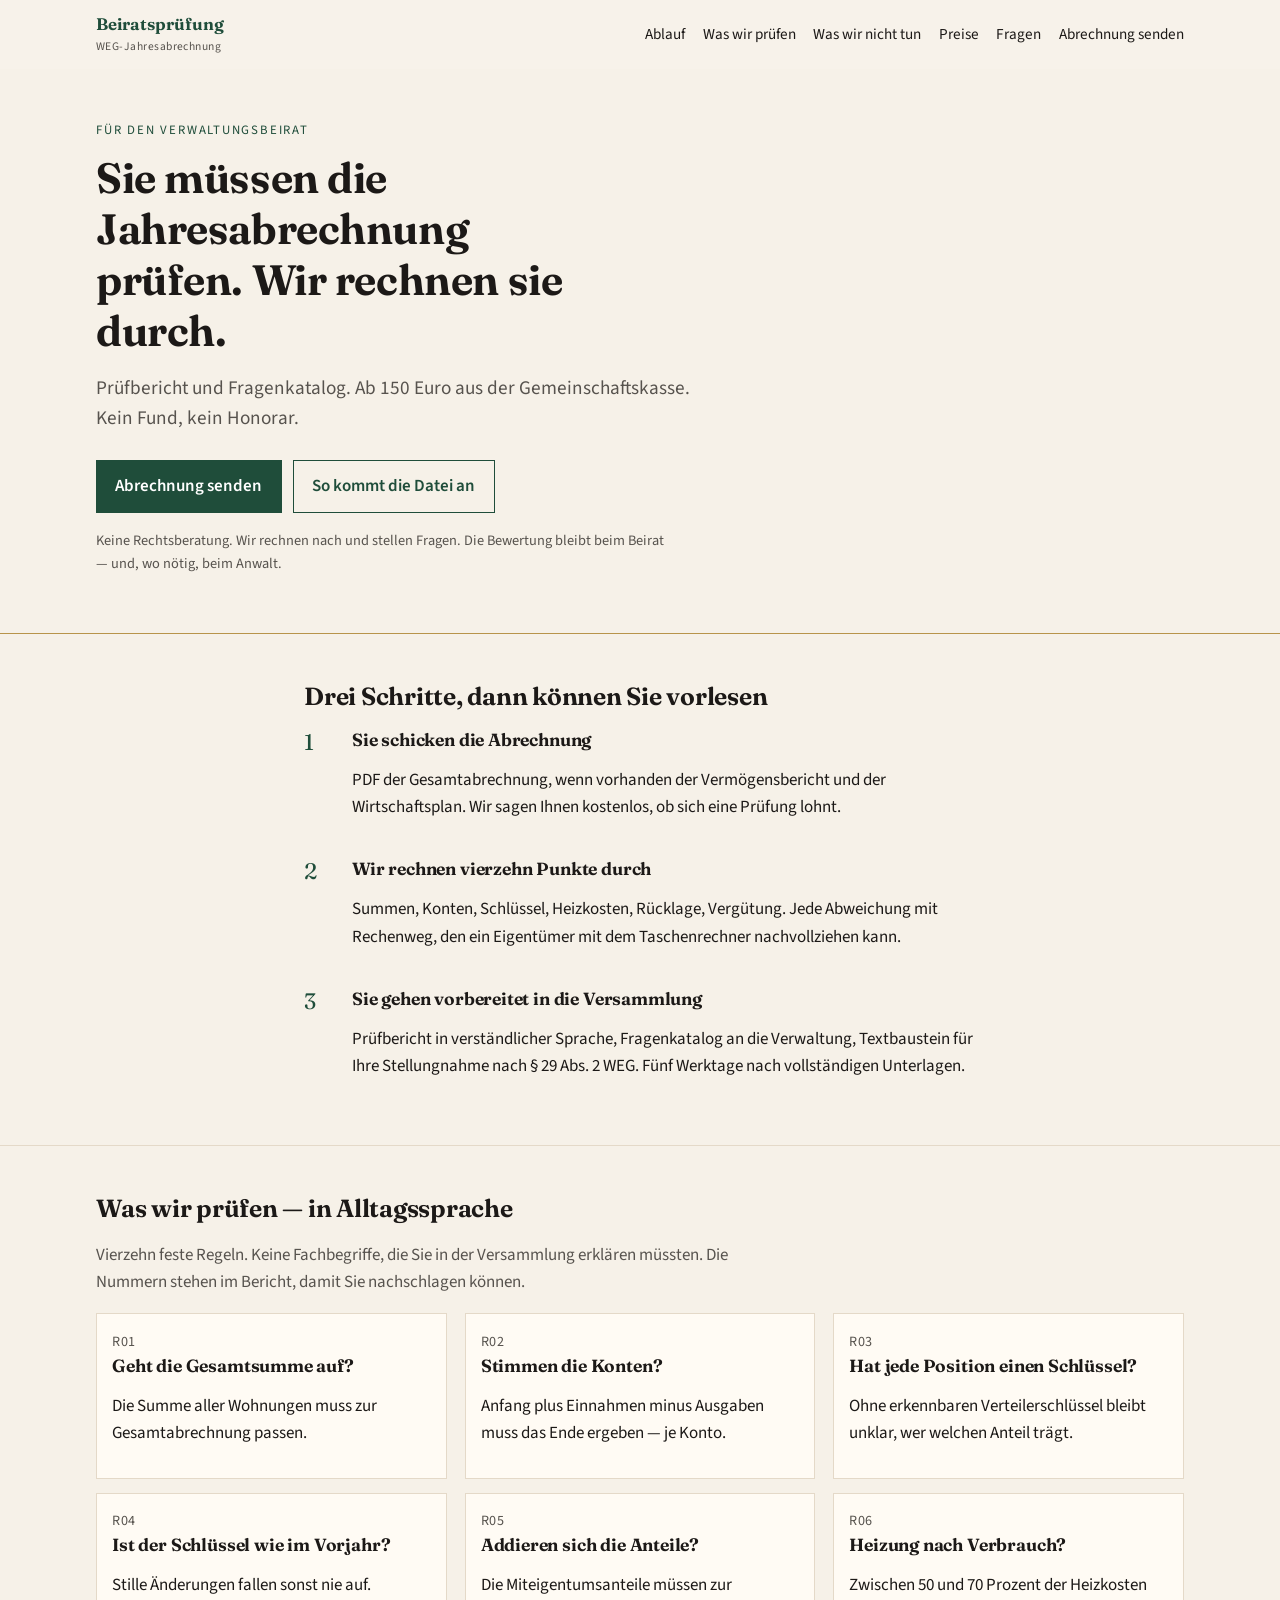
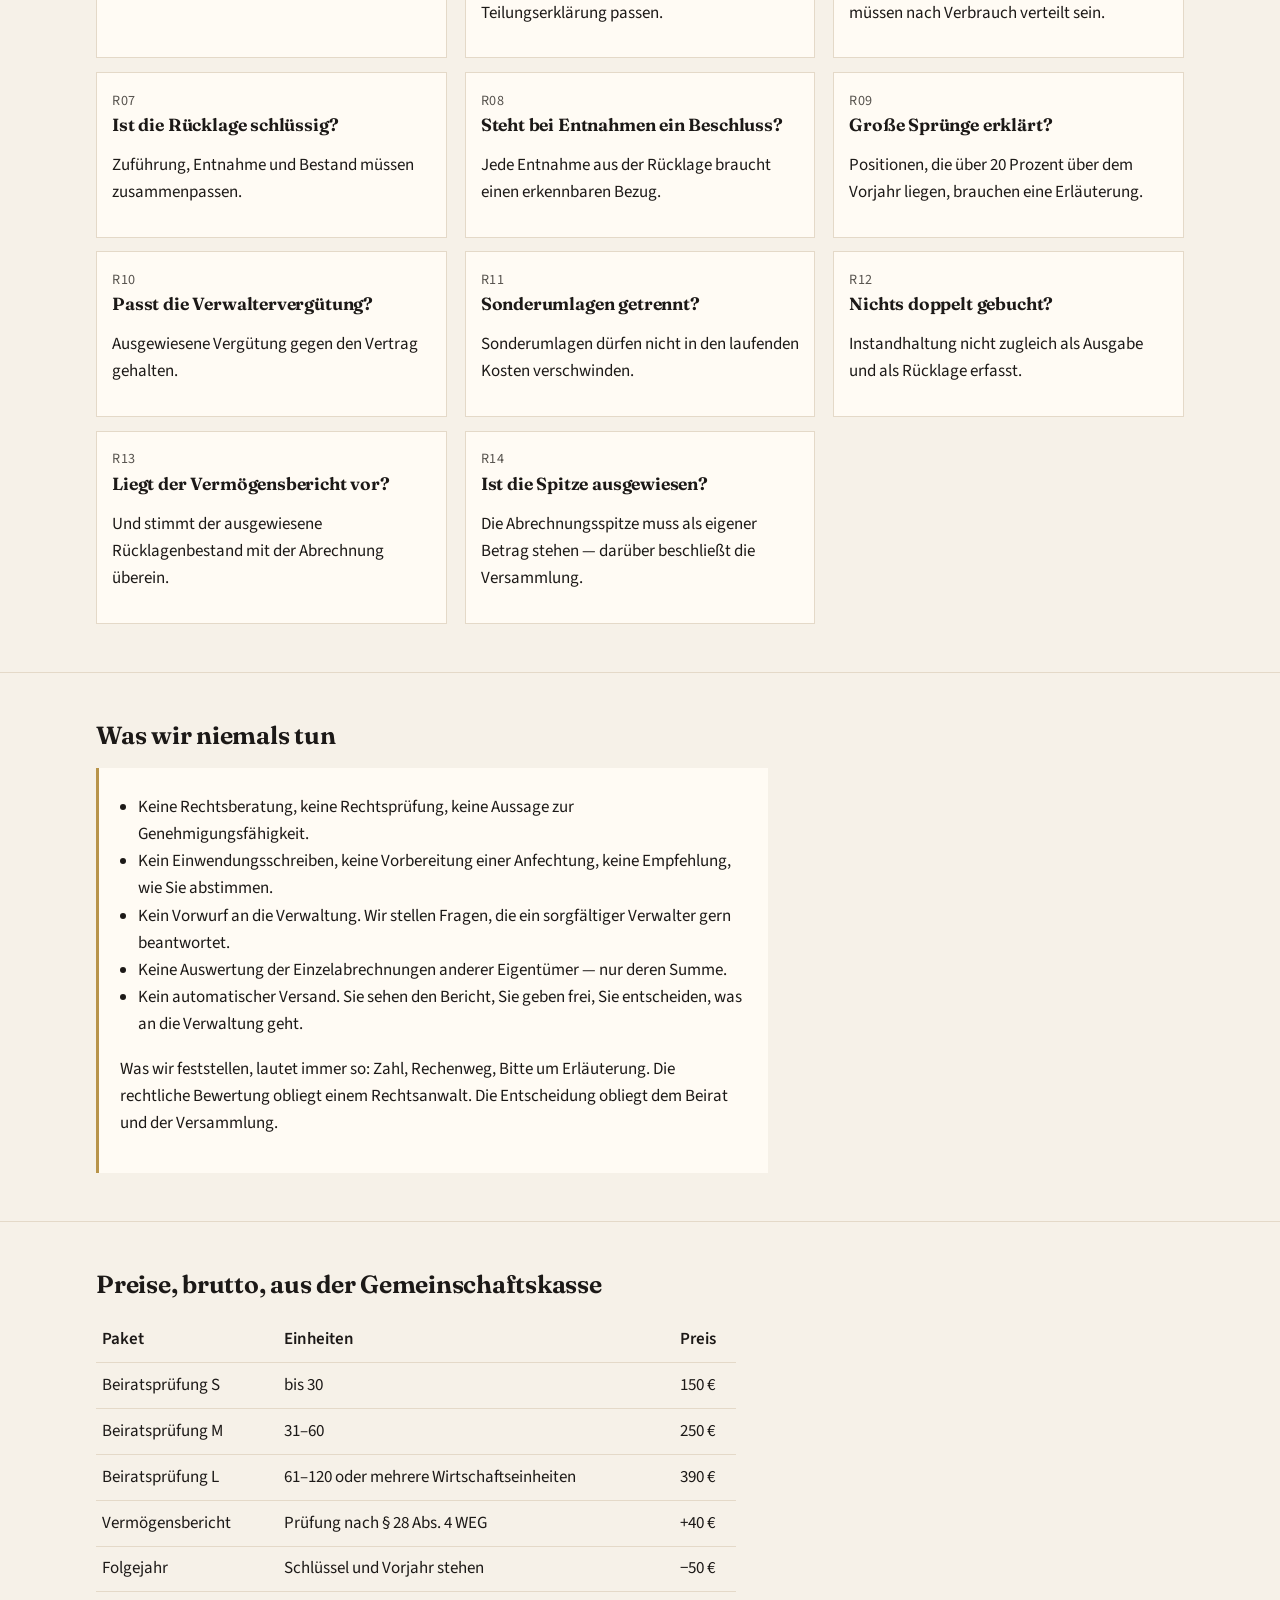
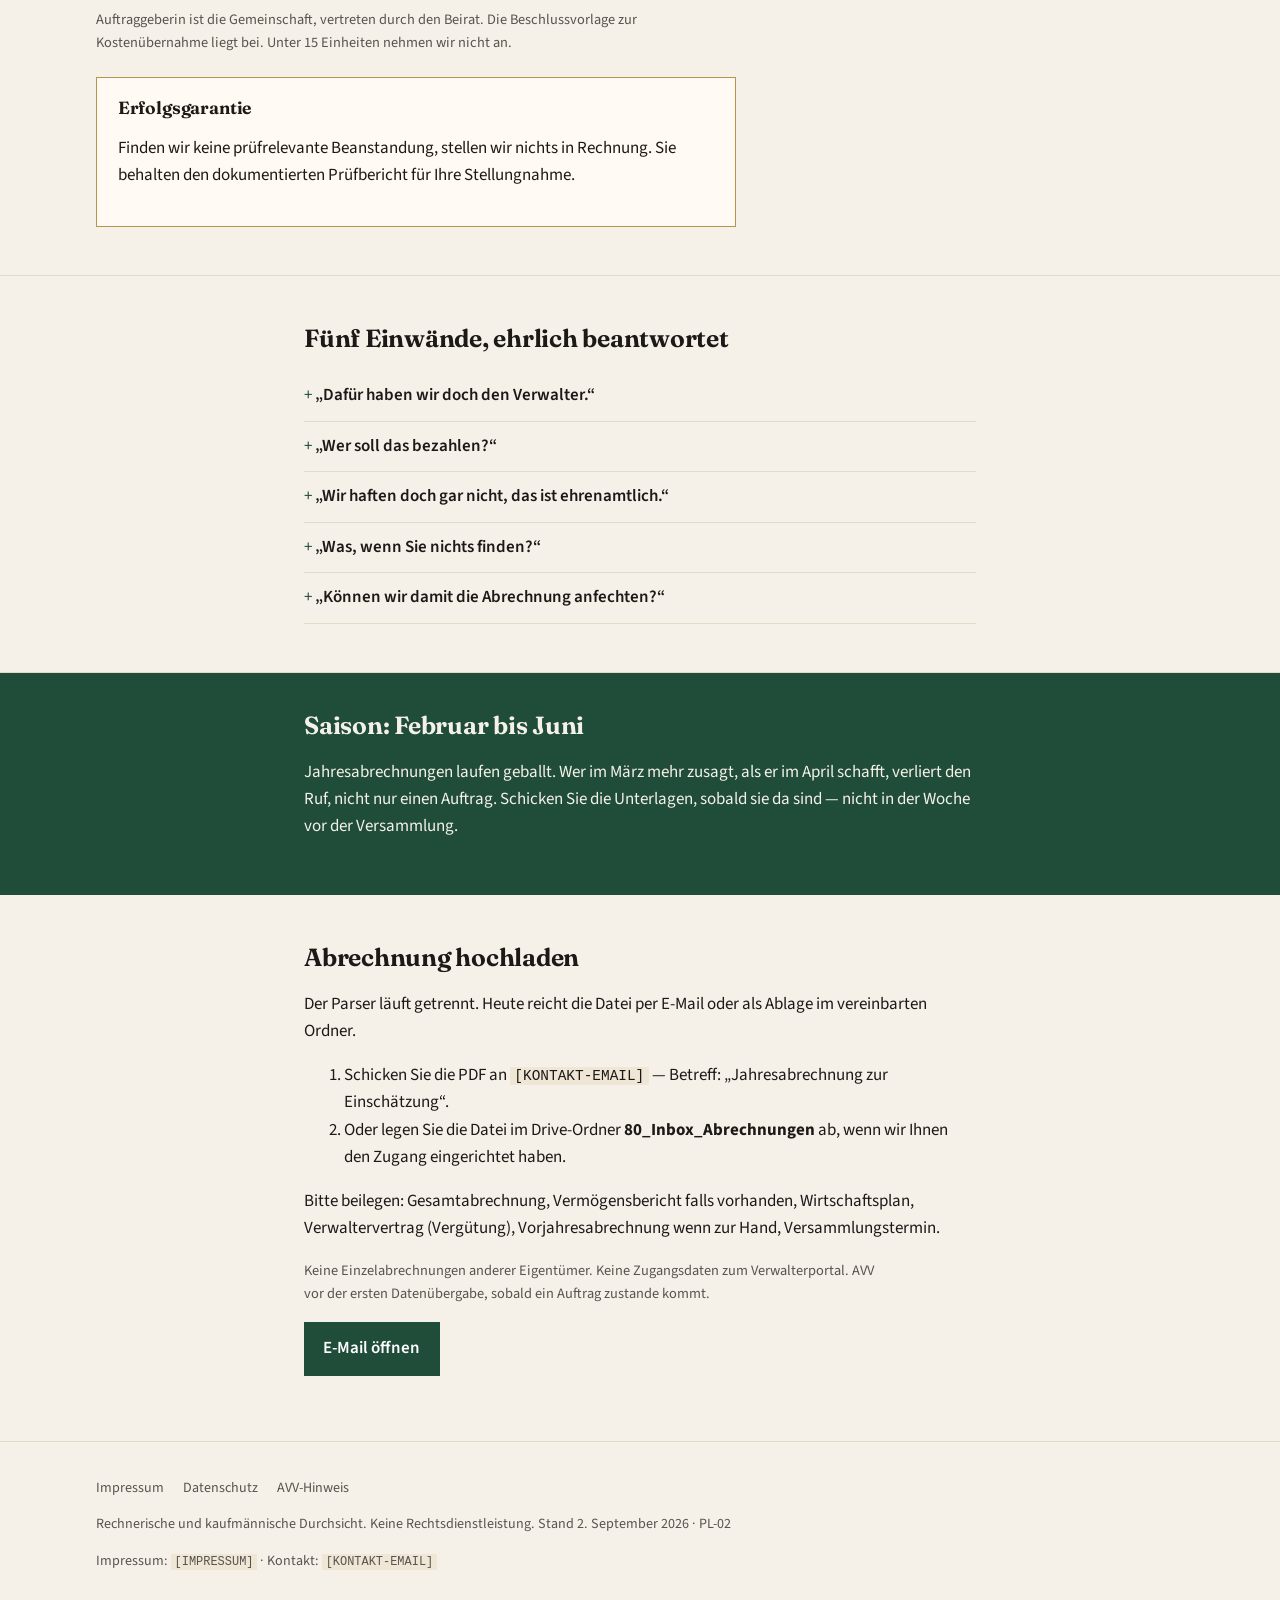
==== index.html @ 9581e108 "Erste öffentliche Landing Beiratsprüfung." ====
<!DOCTYPE html>
<html lang="de">
<head>
  <meta charset="utf-8">
  <meta name="viewport" content="width=device-width, initial-scale=1">
  <meta name="description" content="Rechnerische Prüfung der WEG-Jahresabrechnung für Verwaltungsbeiräte. Prüfbericht und Fragenkatalog. Ab 150 Euro aus der Gemeinschaftskasse. Kein Fund, kein Honorar.">
  <title>Beiratsprüfung der Jahresabrechnung — wir rechnen sie durch</title>
  <link rel="preconnect" href="https://fonts.googleapis.com">
  <link rel="preconnect" href="https://fonts.gstatic.com" crossorigin>
  <link href="https://fonts.googleapis.com/css2?family=Fraunces:opsz,wght@9..144,500;9..144,650&amp;family=Source+Sans+3:ital,wght@0,400;0,600;1,400&amp;display=swap" rel="stylesheet">
  <style>
    :root {
      --paper: #F6F1E8;
      --ink: #1C1917;
      --forest: #1F4D3A;
      --forest-hover: #16382A;
      --gold: #B8944A;
      --muted: #57534E;
      --rule: #E4D9C8;
      --card: #FFFBF4;
      --focus: #1F4D3A;
      --max: 42rem;
      --wide: 68rem;
    }
    * { box-sizing: border-box; }
    html { scroll-behavior: smooth; }
    @media (prefers-reduced-motion: reduce) {
      html { scroll-behavior: auto; }
      * { animation: none !important; transition: none !important; }
    }
    body {
      margin: 0;
      background: var(--paper);
      color: var(--ink);
      font-family: "Source Sans 3", "Source Sans Pro", system-ui, sans-serif;
      font-size: 1.0625rem;
      line-height: 1.6;
    }
    h1, h2, h3 {
      font-family: Fraunces, "Source Serif 4", Georgia, serif;
      font-weight: 650;
      line-height: 1.2;
      letter-spacing: -0.01em;
    }
    a { color: var(--forest); }
    a:hover { text-decoration-thickness: 2px; }
    :focus-visible {
      outline: 2px solid var(--focus);
      outline-offset: 3px;
    }
    .skip {
      position: absolute;
      left: .75rem;
      top: -3rem;
      background: var(--forest);
      color: #fff;
      padding: .5rem .9rem;
      z-index: 100;
      text-decoration: none;
    }
    .skip:focus { top: .75rem; }
    .wrap { width: min(var(--wide), calc(100% - 2rem)); margin-inline: auto; }
    .narrow { width: min(var(--max), 100%); }
    header.site {
      position: sticky;
      top: 0;
      z-index: 40;
      background: color-mix(in srgb, var(--paper) 92%, white);
      backdrop-filter: blur(8px);
      border-bottom: 1px solid transparent;
    }
    header.site.is-stuck { border-bottom-color: var(--rule); }
    .bar {
      display: flex;
      align-items: center;
      justify-content: space-between;
      gap: 1rem;
      padding: .7rem 0;
    }
    .mark {
      font-family: Fraunces, Georgia, serif;
      font-weight: 650;
      color: var(--forest);
      text-decoration: none;
      font-size: 1.05rem;
    }
    .mark span { display: block; font-family: "Source Sans 3", sans-serif; font-weight: 400; font-size: .72rem; color: var(--muted); letter-spacing: .04em; }
    nav ul {
      display: flex;
      gap: 1.1rem;
      list-style: none;
      margin: 0;
      padding: 0;
      font-size: .95rem;
    }
    nav a { color: var(--ink); text-decoration: none; }
    nav a:hover { color: var(--forest); }
    .nav-toggle {
      display: none;
      background: none;
      border: 1px solid var(--ink);
      color: var(--ink);
      padding: .35rem .65rem;
      font: inherit;
      cursor: pointer;
    }
    .hero {
      padding: 3.2rem 0 3.6rem;
      border-bottom: 1px solid var(--gold);
    }
    .kicker {
      font-size: .8rem;
      letter-spacing: .14em;
      text-transform: uppercase;
      color: var(--forest);
      margin: 0 0 .8rem;
    }
    h1 { font-size: clamp(1.85rem, 4vw, 2.65rem); margin: 0 0 1rem; max-width: 18ch; }
    .lede { font-size: 1.2rem; color: var(--muted); max-width: 38rem; margin: 0 0 1.6rem; }
    .cta-row { display: flex; flex-wrap: wrap; gap: .7rem; align-items: center; }
    .btn {
      display: inline-block;
      background: var(--forest);
      color: #fff;
      text-decoration: none;
      padding: .75rem 1.15rem;
      font-weight: 600;
      border: 1px solid var(--forest);
    }
    .btn:hover { background: var(--forest-hover); }
    .btn.ghost {
      background: transparent;
      color: var(--forest);
    }
    .hint { font-size: .9rem; color: var(--muted); margin: 1rem 0 0; max-width: 36rem; }
    section { padding: 3rem 0; border-bottom: 1px solid var(--rule); }
    h2 { font-size: 1.55rem; margin: 0 0 1.1rem; }
    h3 { font-size: 1.1rem; margin: 0 0 .4rem; }
    ol.steps {
      list-style: none;
      padding: 0;
      margin: 0;
      display: grid;
      gap: 1.25rem;
    }
    ol.steps li { display: grid; grid-template-columns: 2.2rem 1fr; gap: .8rem; }
    .num {
      font-family: Fraunces, Georgia, serif;
      color: var(--forest);
      font-size: 1.4rem;
      line-height: 1.2;
    }
    .rules {
      display: grid;
      grid-template-columns: repeat(auto-fill, minmax(16.5rem, 1fr));
      gap: .85rem 1.1rem;
    }
    .rules article {
      background: var(--card);
      border: 1px solid var(--rule);
      padding: .85rem .95rem;
    }
    .rules small { color: var(--muted); letter-spacing: .04em; }
    .never {
      background: var(--card);
      border-left: 3px solid var(--gold);
      padding: 1.2rem 1.3rem;
      max-width: 42rem;
    }
    .never ul { margin: .4rem 0 0; padding-left: 1.15rem; }
    table.prices { width: min(40rem, 100%); border-collapse: collapse; }
    table.prices th, table.prices td {
      text-align: left;
      border-bottom: 1px solid var(--rule);
      padding: .55rem .35rem;
      vertical-align: top;
    }
    table.prices th { font-weight: 600; }
    .guarantee {
      border: 1px solid var(--gold);
      padding: 1.2rem 1.3rem;
      max-width: 40rem;
      background: var(--card);
    }
    details {
      border-bottom: 1px solid var(--rule);
      padding: .7rem 0;
    }
    summary {
      cursor: pointer;
      font-weight: 600;
      list-style: none;
    }
    summary::-webkit-details-marker { display: none; }
    summary::before { content: "+ "; color: var(--forest); font-weight: 400; }
    details[open] summary::before { content: "– "; }
    .season {
      background: var(--forest);
      color: #F6F1E8;
      padding: 2.4rem 0;
      border-bottom: 0;
    }
    .season a { color: #fff; }
    footer.site {
      padding: 2.2rem 0 2.8rem;
      font-size: .88rem;
      color: var(--muted);
    }
    footer.site nav { margin-bottom: .8rem; }
    footer.site nav a { margin-right: 1rem; color: var(--muted); }
    .placeholder {
      font-family: ui-monospace, monospace;
      font-size: .85em;
      background: #efe6d6;
      padding: .05em .3em;
    }
    @media (max-width: 760px) {
      .nav-toggle { display: inline-block; }
      nav {
        display: none;
        position: absolute;
        left: 0; right: 0;
        background: var(--paper);
        border-bottom: 1px solid var(--rule);
        padding: .4rem 1rem 1rem;
      }
      nav.open { display: block; }
      nav ul { flex-direction: column; gap: .55rem; }
      h1 { max-width: none; }
    }
  </style>
</head>
<body>
  <a class="skip" href="#inhalt">Zum Inhalt springen</a>
  <header class="site" id="kopf">
    <div class="wrap bar">
      <a class="mark" href="#oben">Beiratsprüfung<span>WEG-Jahresabrechnung</span></a>
      <button class="nav-toggle" type="button" aria-expanded="false" aria-controls="hauptnav" id="navbtn">Menü</button>
      <nav id="hauptnav" aria-label="Seitennavigation">
        <ul>
          <li><a href="#ablauf">Ablauf</a></li>
          <li><a href="#pruefung">Was wir prüfen</a></li>
          <li><a href="#grenze">Was wir nicht tun</a></li>
          <li><a href="#preise">Preise</a></li>
          <li><a href="#faq">Fragen</a></li>
          <li><a href="#upload">Abrechnung senden</a></li>
        </ul>
      </nav>
    </div>
  </header>

  <main id="inhalt">
    <section class="hero" id="oben">
      <div class="wrap">
        <p class="kicker">Für den Verwaltungsbeirat</p>
        <h1>Sie müssen die Jahresabrechnung prüfen. Wir rechnen sie durch.</h1>
        <p class="lede">Prüfbericht und Fragenkatalog. Ab 150&nbsp;Euro aus der Gemeinschaftskasse. Kein Fund, kein Honorar.</p>
        <div class="cta-row">
          <a class="btn" href="mailto:[KONTAKT-EMAIL]?subject=Jahresabrechnung%20zur%20Einsch%C3%A4tzung&amp;body=Objekt%20%2F%20Adresse%3A%0AEinheiten%3A%0AWirtschaftsjahr%3A%0AVersammlungstermin%3A%0ABeiratsvorsitz%3A%0A%0ABitte%20die%20PDF%20der%20Gesamtabrechnung%20als%20Anhang%20beif%C3%BCgen.%20Keine%20Einzelabrechnungen%20Dritter%20n%C3%B6tig.">Abrechnung senden</a>
          <a class="btn ghost" href="#upload">So kommt die Datei an</a>
        </div>
        <p class="hint">Keine Rechtsberatung. Wir rechnen nach und stellen Fragen. Die Bewertung bleibt beim Beirat — und, wo nötig, beim Anwalt.</p>
      </div>
    </section>

    <section id="ablauf">
      <div class="wrap narrow">
        <h2>Drei Schritte, dann können Sie vorlesen</h2>
        <ol class="steps">
          <li>
            <span class="num" aria-hidden="true">1</span>
            <div>
              <h3>Sie schicken die Abrechnung</h3>
              <p>PDF der Gesamtabrechnung, wenn vorhanden der Vermögensbericht und der Wirtschaftsplan. Wir sagen Ihnen kostenlos, ob sich eine Prüfung lohnt.</p>
            </div>
          </li>
          <li>
            <span class="num" aria-hidden="true">2</span>
            <div>
              <h3>Wir rechnen vierzehn Punkte durch</h3>
              <p>Summen, Konten, Schlüssel, Heizkosten, Rücklage, Vergütung. Jede Abweichung mit Rechenweg, den ein Eigentümer mit dem Taschenrechner nachvollziehen kann.</p>
            </div>
          </li>
          <li>
            <span class="num" aria-hidden="true">3</span>
            <div>
              <h3>Sie gehen vorbereitet in die Versammlung</h3>
              <p>Prüfbericht in verständlicher Sprache, Fragenkatalog an die Verwaltung, Textbaustein für Ihre Stellungnahme nach §&nbsp;29 Abs.&nbsp;2 WEG. Fünf Werktage nach vollständigen Unterlagen.</p>
            </div>
          </li>
        </ol>
      </div>
    </section>

    <section id="pruefung">
      <div class="wrap">
        <h2>Was wir prüfen — in Alltagssprache</h2>
        <p class="narrow" style="margin-top:0;color:var(--muted)">Vierzehn feste Regeln. Keine Fachbegriffe, die Sie in der Versammlung erklären müssten. Die Nummern stehen im Bericht, damit Sie nachschlagen können.</p>
        <div class="rules">
          <article><small>R01</small><h3>Geht die Gesamtsumme auf?</h3><p>Die Summe aller Wohnungen muss zur Gesamtabrechnung passen.</p></article>
          <article><small>R02</small><h3>Stimmen die Konten?</h3><p>Anfang plus Einnahmen minus Ausgaben muss das Ende ergeben — je Konto.</p></article>
          <article><small>R03</small><h3>Hat jede Position einen Schlüssel?</h3><p>Ohne erkennbaren Verteilerschlüssel bleibt unklar, wer welchen Anteil trägt.</p></article>
          <article><small>R04</small><h3>Ist der Schlüssel wie im Vorjahr?</h3><p>Stille Änderungen fallen sonst nie auf.</p></article>
          <article><small>R05</small><h3>Addieren sich die Anteile?</h3><p>Die Miteigentumsanteile müssen zur Teilungserklärung passen.</p></article>
          <article><small>R06</small><h3>Heizung nach Verbrauch?</h3><p>Zwischen 50 und 70 Prozent der Heizkosten müssen nach Verbrauch verteilt sein.</p></article>
          <article><small>R07</small><h3>Ist die Rücklage schlüssig?</h3><p>Zuführung, Entnahme und Bestand müssen zusammenpassen.</p></article>
          <article><small>R08</small><h3>Steht bei Entnahmen ein Beschluss?</h3><p>Jede Entnahme aus der Rücklage braucht einen erkennbaren Bezug.</p></article>
          <article><small>R09</small><h3>Große Sprünge erklärt?</h3><p>Positionen, die über 20 Prozent über dem Vorjahr liegen, brauchen eine Erläuterung.</p></article>
          <article><small>R10</small><h3>Passt die Verwaltervergütung?</h3><p>Ausgewiesene Vergütung gegen den Vertrag gehalten.</p></article>
          <article><small>R11</small><h3>Sonderumlagen getrennt?</h3><p>Sonderumlagen dürfen nicht in den laufenden Kosten verschwinden.</p></article>
          <article><small>R12</small><h3>Nichts doppelt gebucht?</h3><p>Instandhaltung nicht zugleich als Ausgabe und als Rücklage erfasst.</p></article>
          <article><small>R13</small><h3>Liegt der Vermögensbericht vor?</h3><p>Und stimmt der ausgewiesene Rücklagenbestand mit der Abrechnung überein.</p></article>
          <article><small>R14</small><h3>Ist die Spitze ausgewiesen?</h3><p>Die Abrechnungsspitze muss als eigener Betrag stehen — darüber beschließt die Versammlung.</p></article>
        </div>
      </div>
    </section>

    <section id="grenze">
      <div class="wrap">
        <h2>Was wir niemals tun</h2>
        <div class="never">
          <ul>
            <li>Keine Rechtsberatung, keine Rechtsprüfung, keine Aussage zur Genehmigungsfähigkeit.</li>
            <li>Kein Einwendungsschreiben, keine Vorbereitung einer Anfechtung, keine Empfehlung, wie Sie abstimmen.</li>
            <li>Kein Vorwurf an die Verwaltung. Wir stellen Fragen, die ein sorgfältiger Verwalter gern beantwortet.</li>
            <li>Keine Auswertung der Einzelabrechnungen anderer Eigentümer — nur deren Summe.</li>
            <li>Kein automatischer Versand. Sie sehen den Bericht, Sie geben frei, Sie entscheiden, was an die Verwaltung geht.</li>
          </ul>
          <p>Was wir feststellen, lautet immer so: Zahl, Rechenweg, Bitte um Erläuterung. Die rechtliche Bewertung obliegt einem Rechtsanwalt. Die Entscheidung obliegt dem Beirat und der Versammlung.</p>
        </div>
      </div>
    </section>

    <section id="preise">
      <div class="wrap">
        <h2>Preise, brutto, aus der Gemeinschaftskasse</h2>
        <table class="prices">
          <thead>
            <tr><th>Paket</th><th>Einheiten</th><th>Preis</th></tr>
          </thead>
          <tbody>
            <tr><td>Beiratsprüfung S</td><td>bis 30</td><td>150&nbsp;€</td></tr>
            <tr><td>Beiratsprüfung M</td><td>31–60</td><td>250&nbsp;€</td></tr>
            <tr><td>Beiratsprüfung L</td><td>61–120 oder mehrere Wirtschaftseinheiten</td><td>390&nbsp;€</td></tr>
            <tr><td>Vermögensbericht</td><td>Prüfung nach §&nbsp;28 Abs.&nbsp;4 WEG</td><td>+40&nbsp;€</td></tr>
            <tr><td>Folgejahr</td><td>Schlüssel und Vorjahr stehen</td><td>−50&nbsp;€</td></tr>
          </tbody>
        </table>
        <p class="hint">Auftraggeberin ist die Gemeinschaft, vertreten durch den Beirat. Die Beschlussvorlage zur Kostenübernahme liegt bei. Unter 15 Einheiten nehmen wir nicht an.</p>
        <div class="guarantee" id="garantie" style="margin-top:1.4rem">
          <h3>Erfolgsgarantie</h3>
          <p>Finden wir keine prüfrelevante Beanstandung, stellen wir nichts in Rechnung. Sie behalten den dokumentierten Prüfbericht für Ihre Stellungnahme.</p>
        </div>
      </div>
    </section>

    <section id="faq">
      <div class="wrap narrow">
        <h2>Fünf Einwände, ehrlich beantwortet</h2>
        <details>
          <summary>„Dafür haben wir doch den Verwalter.“</summary>
          <p>Der Verwalter erstellt die Abrechnung. Er kann sie nicht selbst prüfen — genau deshalb schreibt das Gesetz die Prüfung durch den Beirat vor.</p>
        </details>
        <details>
          <summary>„Wer soll das bezahlen?“</summary>
          <p>Die Gemeinschaft. Die Beschlussvorlage liefern wir mit. Bei 30 Einheiten sind das rund 5&nbsp;Euro je Eigentümer.</p>
        </details>
        <details>
          <summary>„Wir haften doch gar nicht, das ist ehrenamtlich.“</summary>
          <p>Für einfache Fahrlässigkeit ist die Haftung gemildert. Für grobe nicht. Und „wir haben geprüft“, ohne geprüft zu haben, ist genau der Fall, über den dann gestritten wird. Die Pflicht zur Prüfung besteht unabhängig von der Haftung.</p>
        </details>
        <details>
          <summary>„Was, wenn Sie nichts finden?“</summary>
          <p>Dann zahlen Sie nichts. Und Sie haben eine dokumentierte Prüfung für Ihre Stellungnahme.</p>
        </details>
        <details>
          <summary>„Können wir damit die Abrechnung anfechten?“</summary>
          <p>Nein. Das ist Anwaltssache und ausdrücklich nicht unsere Leistung. Wir liefern die Zahlen, auf die ein Anwalt aufsetzen könnte.</p>
        </details>
      </div>
    </section>

    <section class="season" id="saison">
      <div class="wrap narrow">
        <h2 style="color:#F6F1E8">Saison: Februar bis Juni</h2>
        <p>Jahresabrechnungen laufen geballt. Wer im März mehr zusagt, als er im April schafft, verliert den Ruf, nicht nur einen Auftrag. Schicken Sie die Unterlagen, sobald sie da sind — nicht in der Woche vor der Versammlung.</p>
      </div>
    </section>

    <section id="upload">
      <div class="wrap narrow">
        <h2>Abrechnung hochladen</h2>
        <p>Der Parser läuft getrennt. Heute reicht die Datei per E-Mail oder als Ablage im vereinbarten Ordner.</p>
        <ol>
          <li>Schicken Sie die PDF an <span class="placeholder">[KONTAKT-EMAIL]</span> — Betreff: „Jahresabrechnung zur Einschätzung“.</li>
          <li>Oder legen Sie die Datei im Drive-Ordner <strong>80_Inbox_Abrechnungen</strong> ab, wenn wir Ihnen den Zugang eingerichtet haben.</li>
        </ol>
        <p>Bitte beilegen: Gesamtabrechnung, Vermögensbericht falls vorhanden, Wirtschaftsplan, Verwaltervertrag (Vergütung), Vorjahresabrechnung wenn zur Hand, Versammlungstermin.</p>
        <p class="hint">Keine Einzelabrechnungen anderer Eigentümer. Keine Zugangsdaten zum Verwalterportal. AVV vor der ersten Datenübergabe, sobald ein Auftrag zustande kommt.</p>
        <p><a class="btn" href="mailto:[KONTAKT-EMAIL]?subject=Jahresabrechnung%20zur%20Einsch%C3%A4tzung">E-Mail öffnen</a></p>
      </div>
    </section>
  </main>

  <footer class="site">
    <div class="wrap">
      <nav aria-label="Rechtliches">
        <a href="impressum.html">Impressum</a>
        <a href="datenschutz.html">Datenschutz</a>
        <a href="datenschutz.html#avv">AVV-Hinweis</a>
      </nav>
      <p>Rechnerische und kaufmännische Durchsicht. Keine Rechtsdienstleistung. Stand 2.&nbsp;September 2026 · PL-02</p>
      <p>Impressum: <span class="placeholder">[IMPRESSUM]</span> · Kontakt: <span class="placeholder">[KONTAKT-EMAIL]</span></p>
    </div>
  </footer>
  <script>
    (function () {
      var btn = document.getElementById("navbtn");
      var nav = document.getElementById("hauptnav");
      var head = document.getElementById("kopf");
      if (btn && nav) {
        btn.addEventListener("click", function () {
          var open = nav.classList.toggle("open");
          btn.setAttribute("aria-expanded", open ? "true" : "false");
        });
        nav.querySelectorAll("a").forEach(function (a) {
          a.addEventListener("click", function () {
            nav.classList.remove("open");
            btn.setAttribute("aria-expanded", "false");
          });
        });
      }
      if (head) {
        var onScroll = function () {
          head.classList.toggle("is-stuck", window.scrollY > 8);
        };
        window.addEventListener("scroll", onScroll, { passive: true });
        onScroll();
      }
    })();
  </script>
</body>
</html>
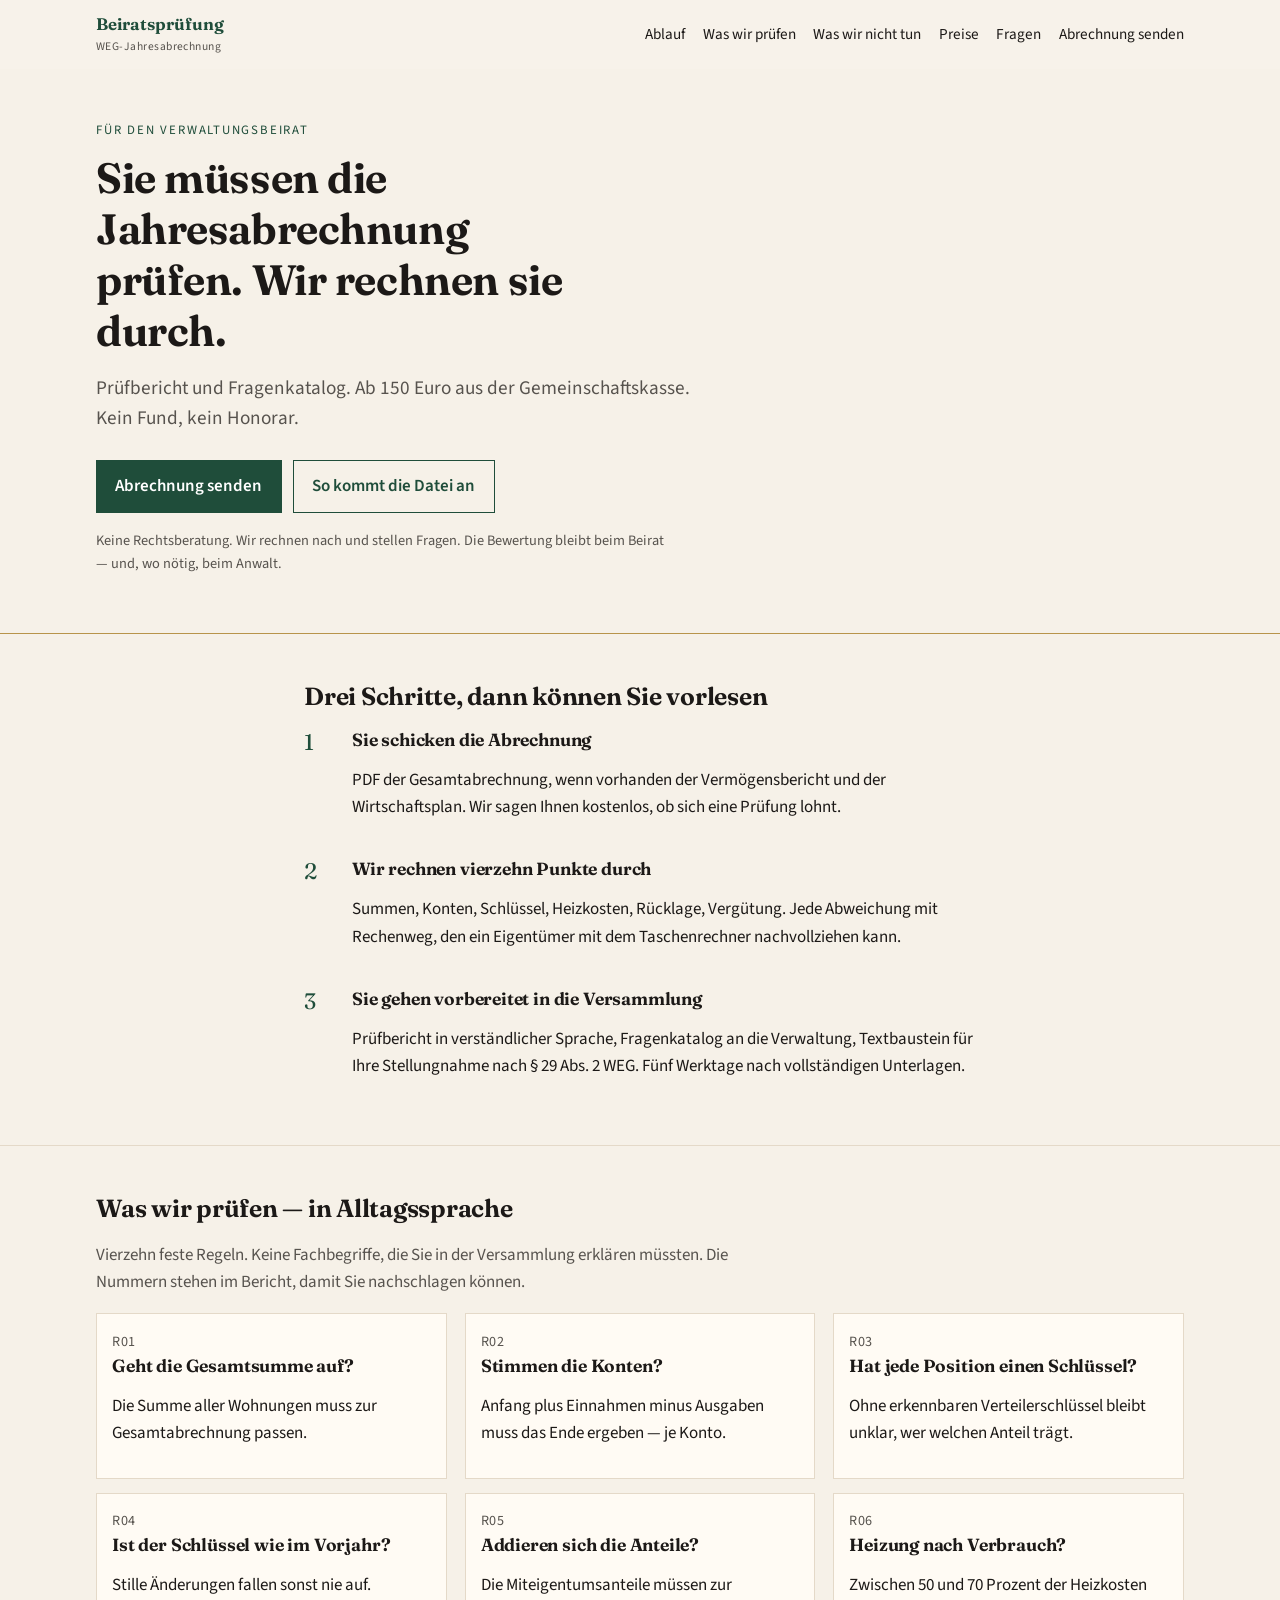
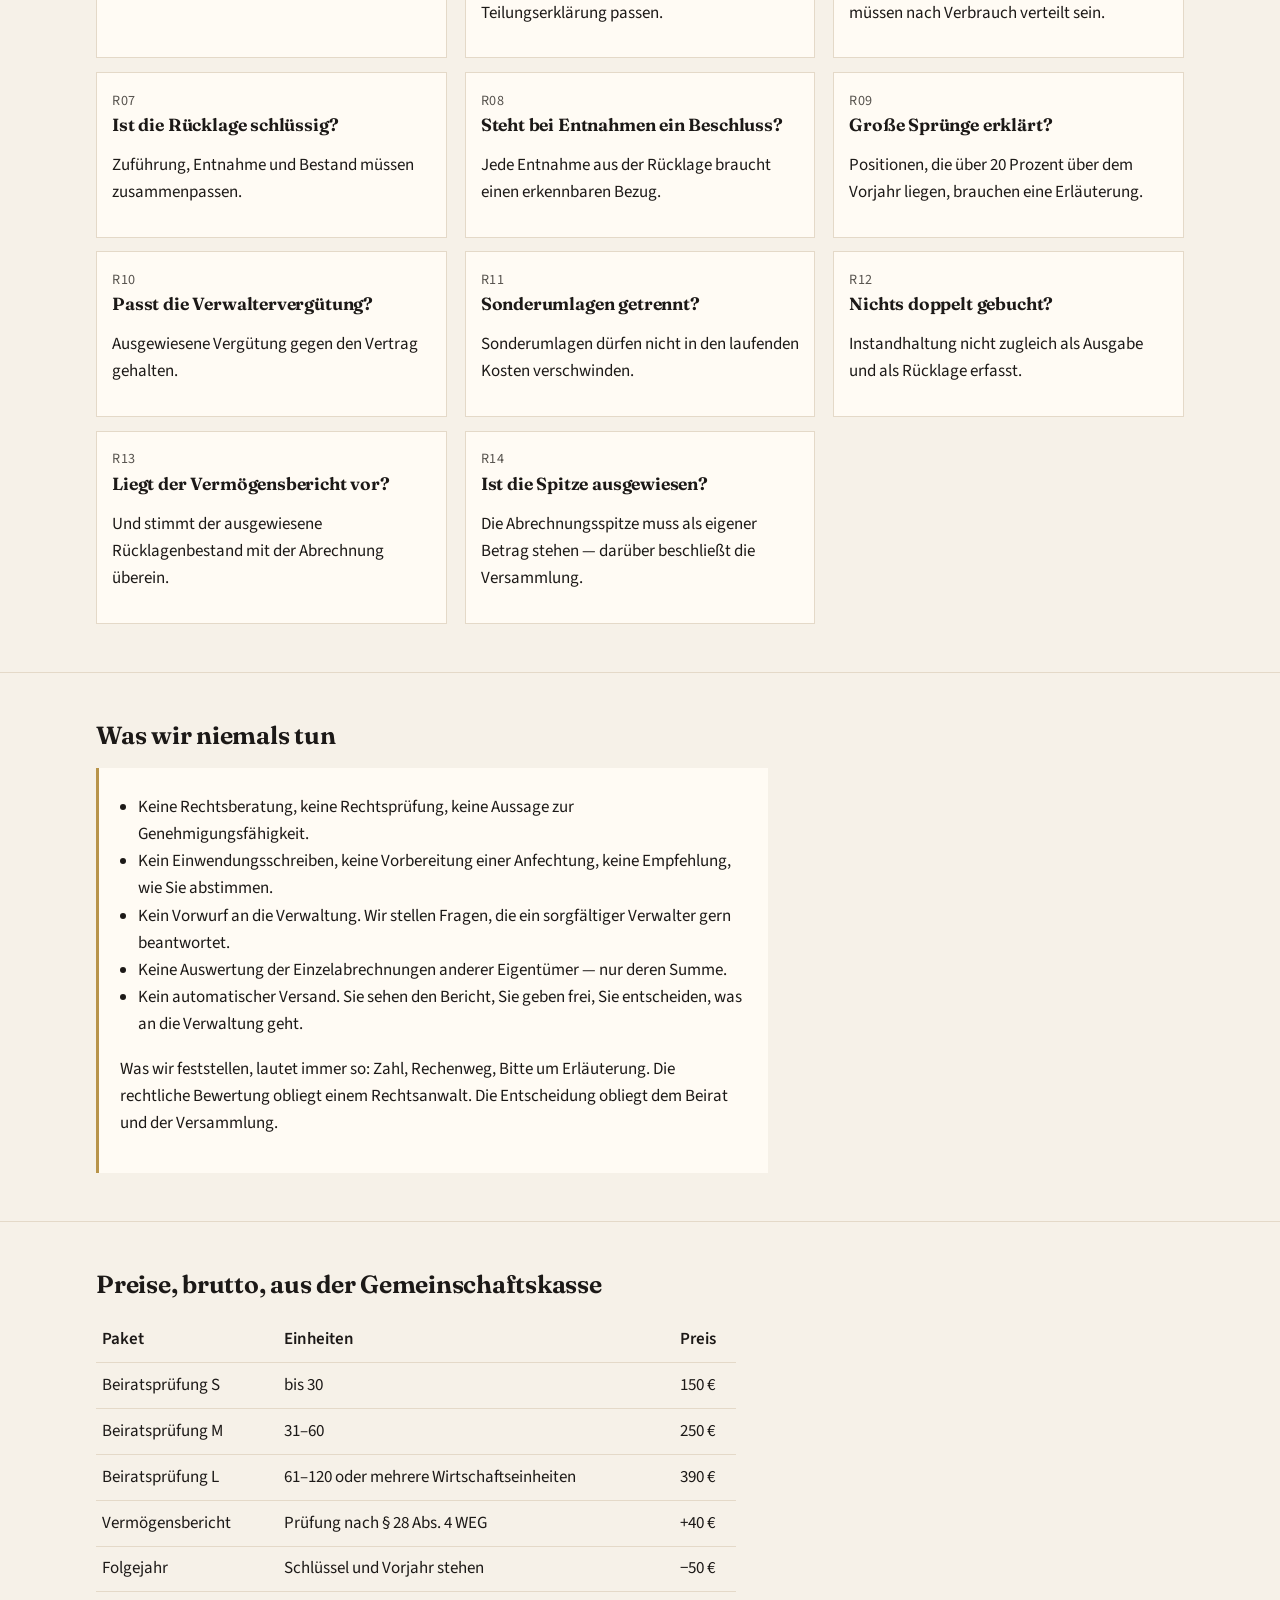
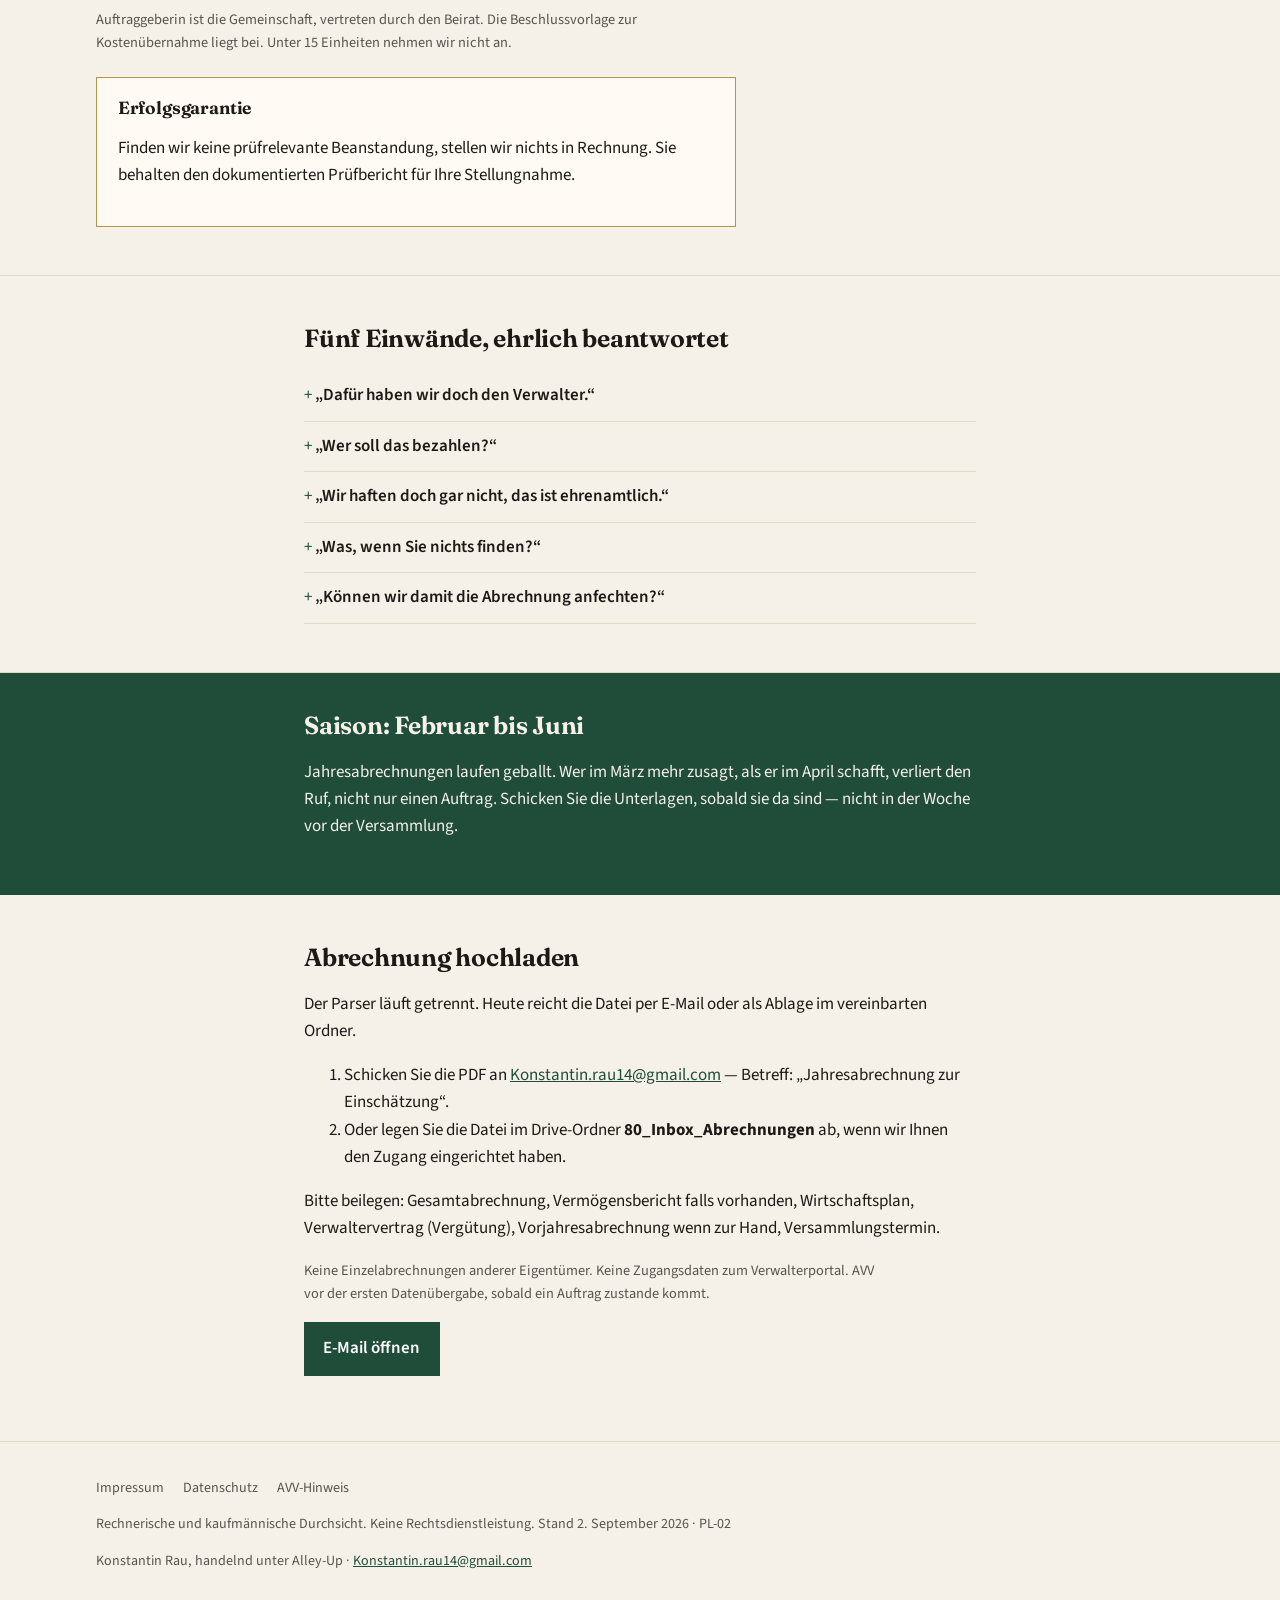
==== commit 2ba37dcf: "Impressum und Kontakt: Konstantin Rau / Alley-Up" ====
--- a/index.html
+++ b/index.html
@@ -256,7 +256,7 @@
         <h1>Sie müssen die Jahresabrechnung prüfen. Wir rechnen sie durch.</h1>
         <p class="lede">Prüfbericht und Fragenkatalog. Ab 150&nbsp;Euro aus der Gemeinschaftskasse. Kein Fund, kein Honorar.</p>
         <div class="cta-row">
-          <a class="btn" href="mailto:[KONTAKT-EMAIL]?subject=Jahresabrechnung%20zur%20Einsch%C3%A4tzung&amp;body=Objekt%20%2F%20Adresse%3A%0AEinheiten%3A%0AWirtschaftsjahr%3A%0AVersammlungstermin%3A%0ABeiratsvorsitz%3A%0A%0ABitte%20die%20PDF%20der%20Gesamtabrechnung%20als%20Anhang%20beif%C3%BCgen.%20Keine%20Einzelabrechnungen%20Dritter%20n%C3%B6tig.">Abrechnung senden</a>
+          <a class="btn" href="mailto:Konstantin.rau14@gmail.com?subject=Jahresabrechnung%20zur%20Einsch%C3%A4tzung&amp;body=Objekt%20%2F%20Adresse%3A%0AEinheiten%3A%0AWirtschaftsjahr%3A%0AVersammlungstermin%3A%0ABeiratsvorsitz%3A%0A%0ABitte%20die%20PDF%20der%20Gesamtabrechnung%20als%20Anhang%20beif%C3%BCgen.%20Keine%20Einzelabrechnungen%20Dritter%20n%C3%B6tig.">Abrechnung senden</a>
           <a class="btn ghost" href="#upload">So kommt die Datei an</a>
         </div>
         <p class="hint">Keine Rechtsberatung. Wir rechnen nach und stellen Fragen. Die Bewertung bleibt beim Beirat — und, wo nötig, beim Anwalt.</p>
@@ -392,12 +392,12 @@
         <h2>Abrechnung hochladen</h2>
         <p>Der Parser läuft getrennt. Heute reicht die Datei per E-Mail oder als Ablage im vereinbarten Ordner.</p>
         <ol>
-          <li>Schicken Sie die PDF an <span class="placeholder">[KONTAKT-EMAIL]</span> — Betreff: „Jahresabrechnung zur Einschätzung“.</li>
+          <li>Schicken Sie die PDF an <a href="mailto:Konstantin.rau14@gmail.com">Konstantin.rau14@gmail.com</a> — Betreff: „Jahresabrechnung zur Einschätzung“.</li>
           <li>Oder legen Sie die Datei im Drive-Ordner <strong>80_Inbox_Abrechnungen</strong> ab, wenn wir Ihnen den Zugang eingerichtet haben.</li>
         </ol>
         <p>Bitte beilegen: Gesamtabrechnung, Vermögensbericht falls vorhanden, Wirtschaftsplan, Verwaltervertrag (Vergütung), Vorjahresabrechnung wenn zur Hand, Versammlungstermin.</p>
         <p class="hint">Keine Einzelabrechnungen anderer Eigentümer. Keine Zugangsdaten zum Verwalterportal. AVV vor der ersten Datenübergabe, sobald ein Auftrag zustande kommt.</p>
-        <p><a class="btn" href="mailto:[KONTAKT-EMAIL]?subject=Jahresabrechnung%20zur%20Einsch%C3%A4tzung">E-Mail öffnen</a></p>
+        <p><a class="btn" href="mailto:Konstantin.rau14@gmail.com?subject=Jahresabrechnung%20zur%20Einsch%C3%A4tzung">E-Mail öffnen</a></p>
       </div>
     </section>
   </main>
@@ -410,7 +410,7 @@
         <a href="datenschutz.html#avv">AVV-Hinweis</a>
       </nav>
       <p>Rechnerische und kaufmännische Durchsicht. Keine Rechtsdienstleistung. Stand 2.&nbsp;September 2026 · PL-02</p>
-      <p>Impressum: <span class="placeholder">[IMPRESSUM]</span> · Kontakt: <span class="placeholder">[KONTAKT-EMAIL]</span></p>
+      <p>Konstantin Rau, handelnd unter Alley-Up · <a href="mailto:Konstantin.rau14@gmail.com">Konstantin.rau14@gmail.com</a></p>
     </div>
   </footer>
   <script>
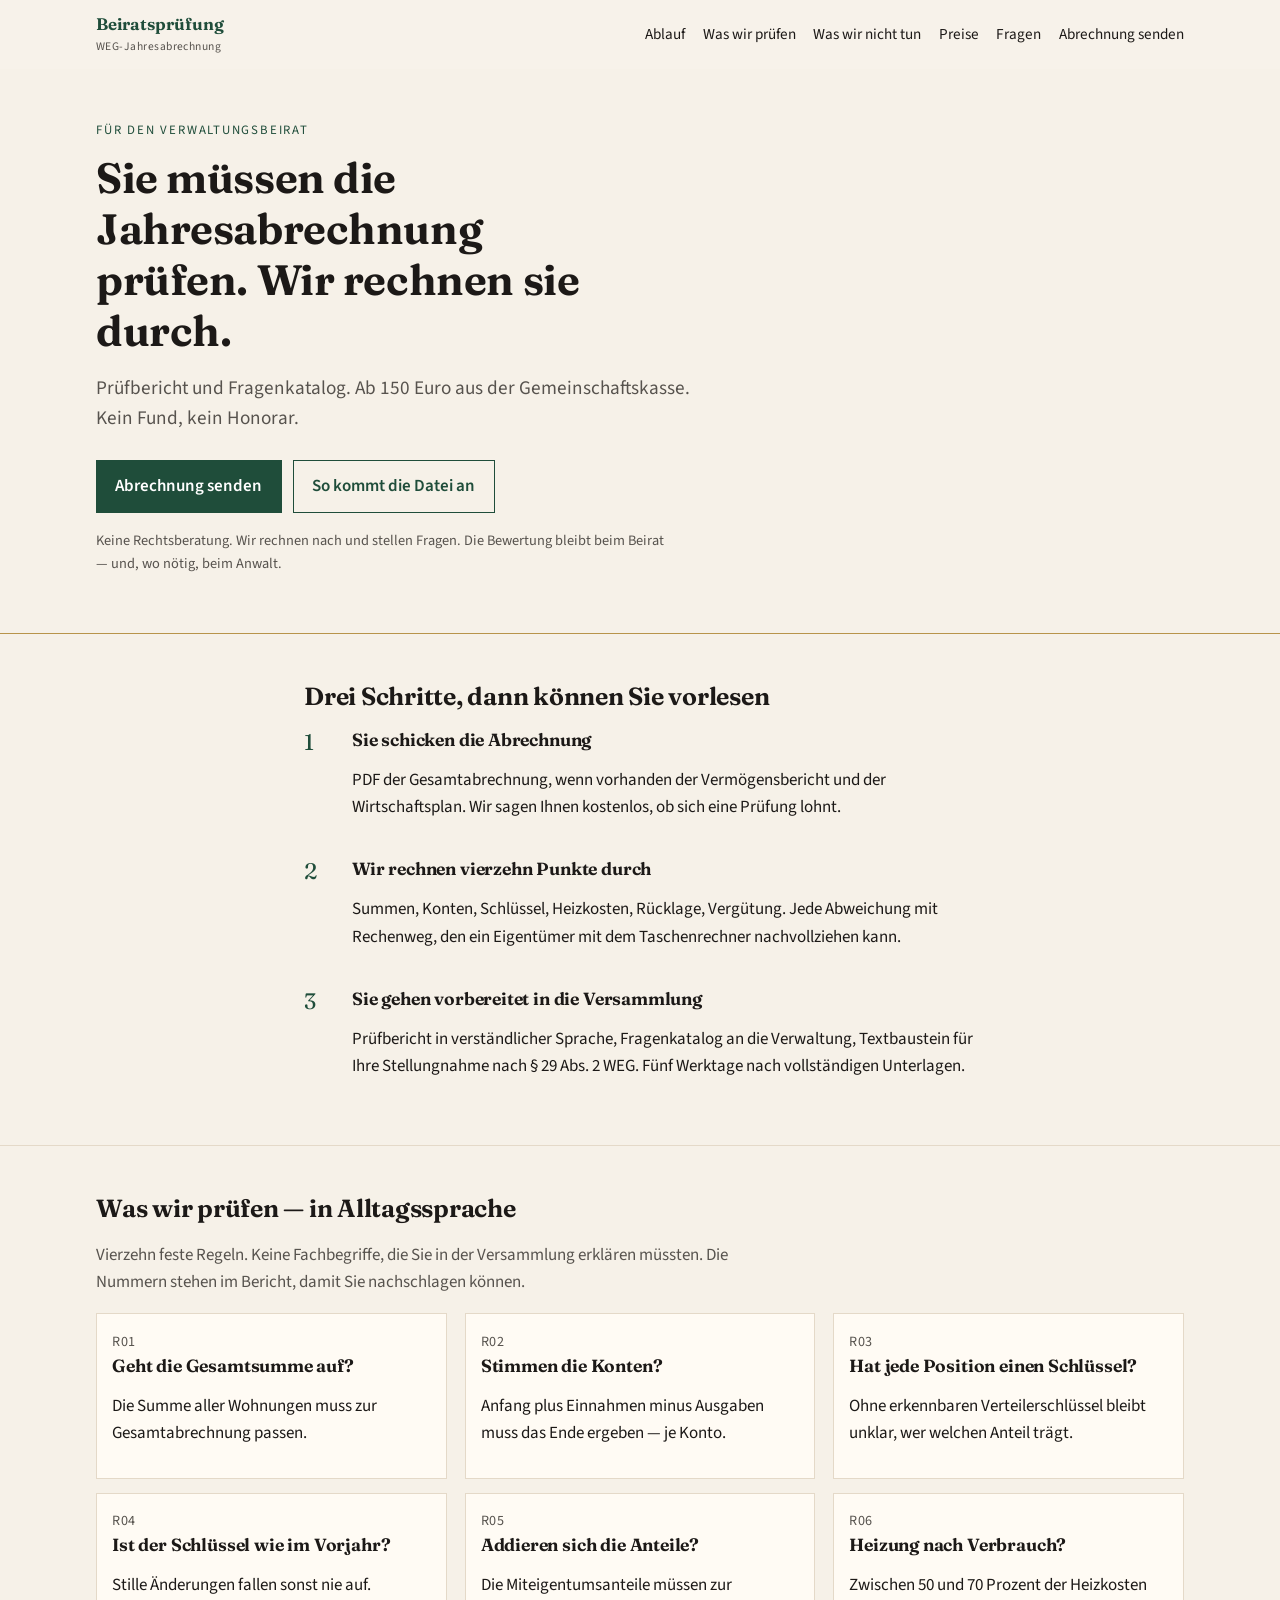
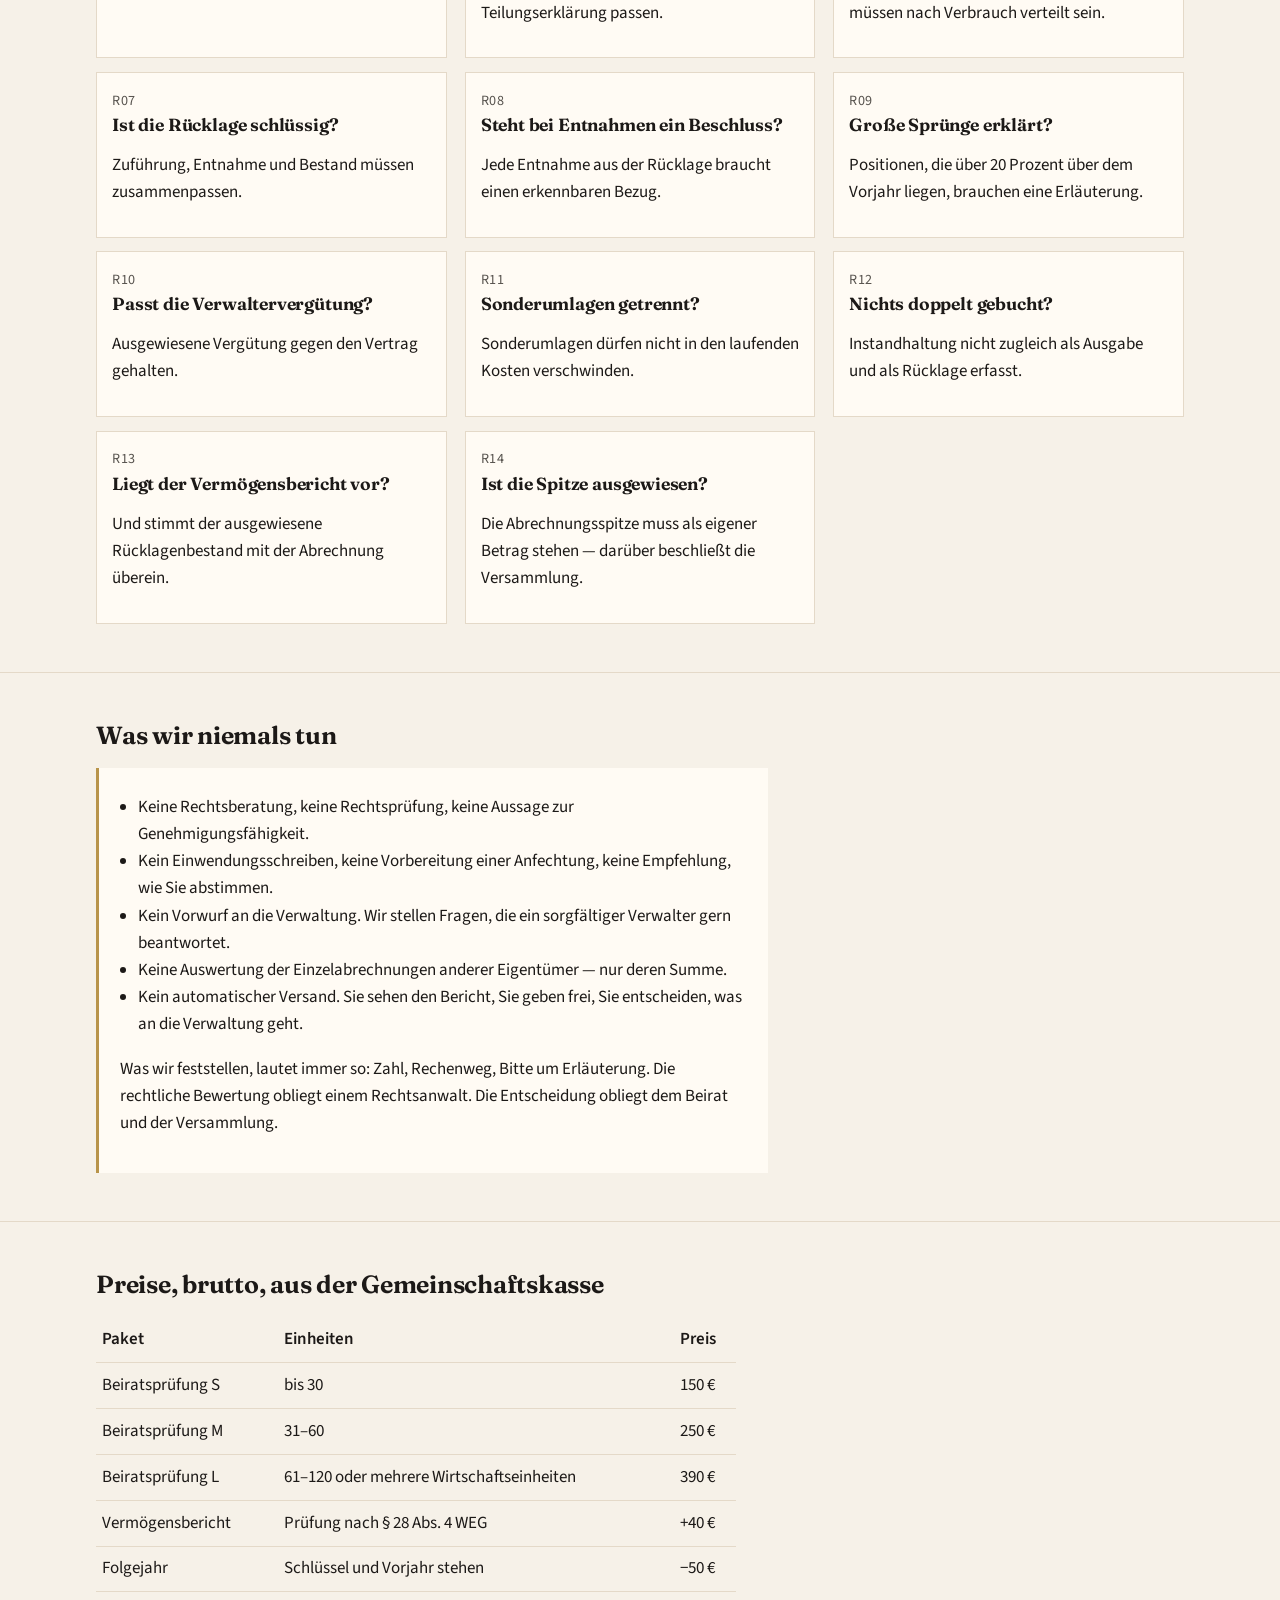
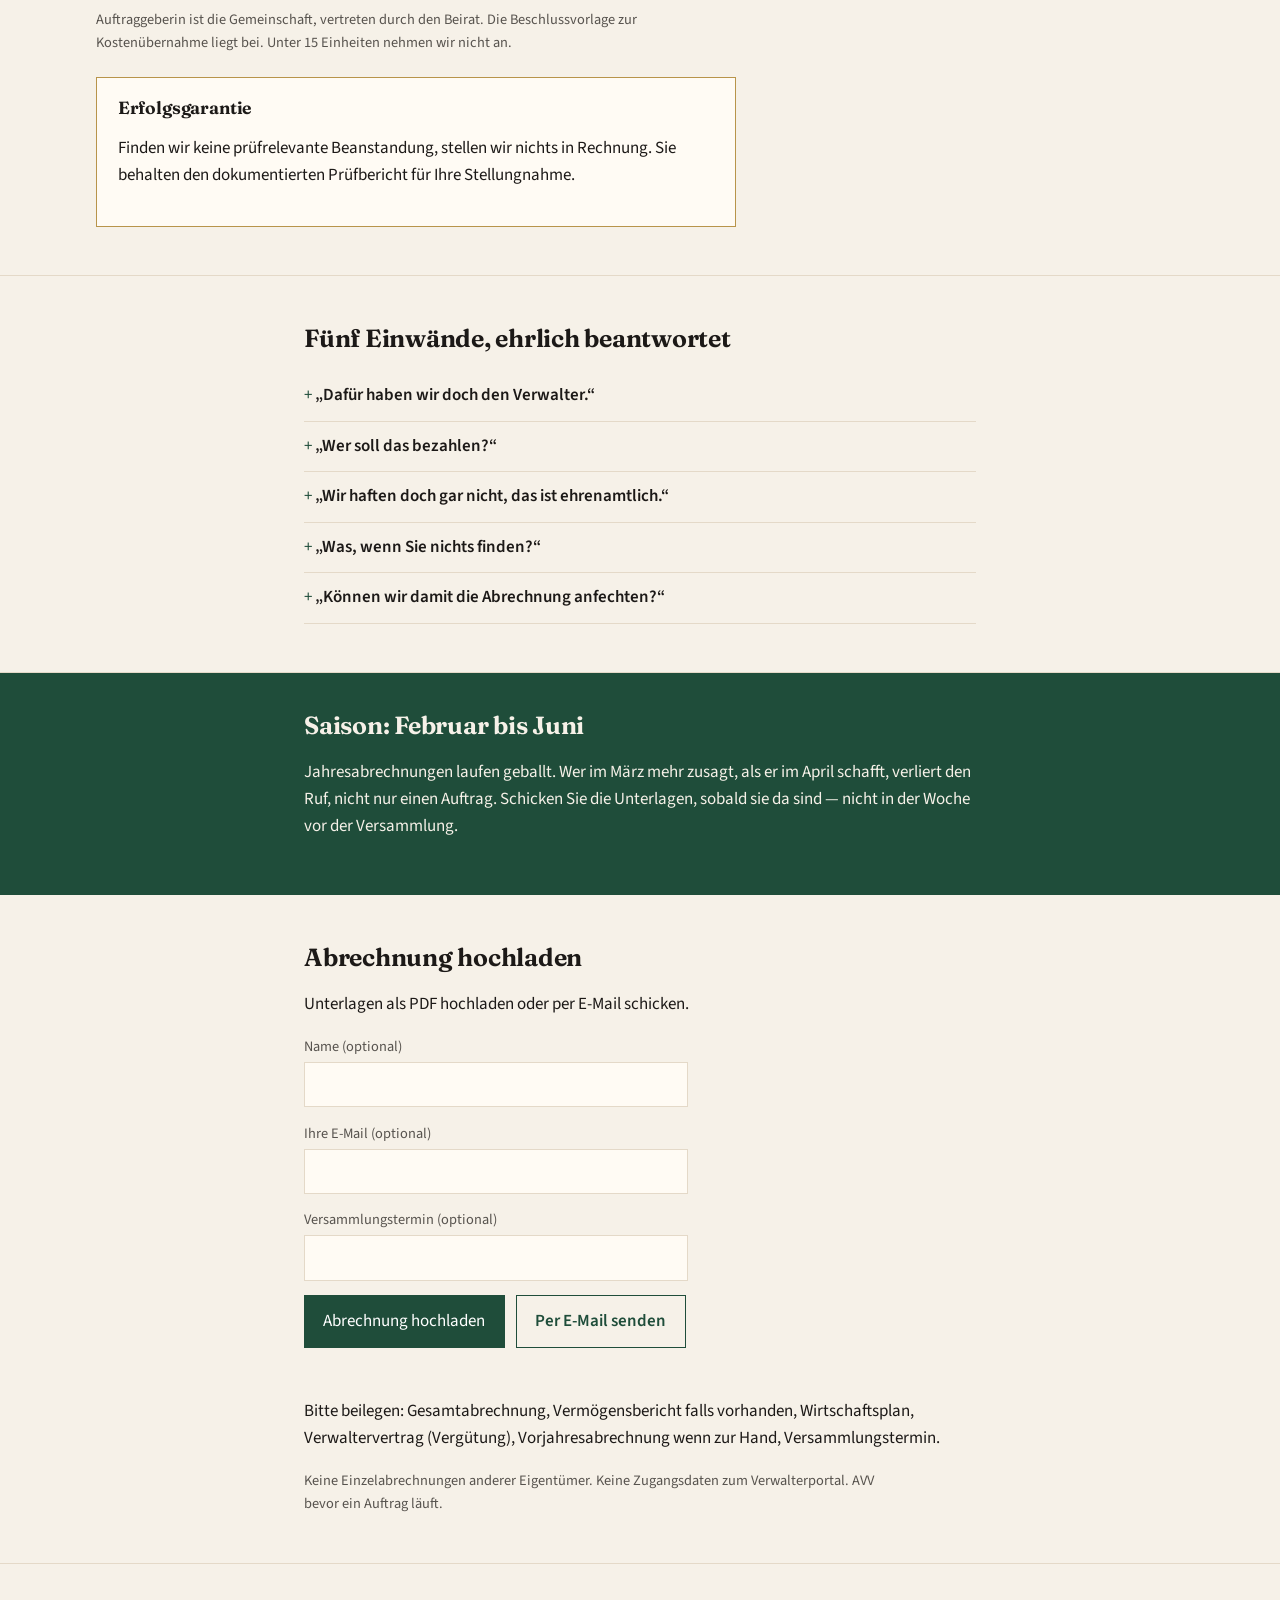
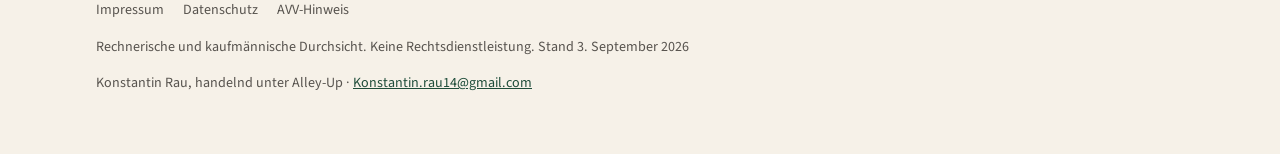
==== commit 98bea2a3: "Landing: Upload statt Drive-Ordner, Fonts selbst gehostet, Datenschutz live" ====
--- a/index.html
+++ b/index.html
@@ -5,9 +5,7 @@
   <meta name="viewport" content="width=device-width, initial-scale=1">
   <meta name="description" content="Rechnerische Prüfung der WEG-Jahresabrechnung für Verwaltungsbeiräte. Prüfbericht und Fragenkatalog. Ab 150 Euro aus der Gemeinschaftskasse. Kein Fund, kein Honorar.">
   <title>Beiratsprüfung der Jahresabrechnung — wir rechnen sie durch</title>
-  <link rel="preconnect" href="https://fonts.googleapis.com">
-  <link rel="preconnect" href="https://fonts.gstatic.com" crossorigin>
-  <link href="https://fonts.googleapis.com/css2?family=Fraunces:opsz,wght@9..144,500;9..144,650&amp;family=Source+Sans+3:ital,wght@0,400;0,600;1,400&amp;display=swap" rel="stylesheet">
+  <link rel="stylesheet" href="fonts.css">
   <style>
     :root {
       --paper: #F6F1E8;
@@ -131,6 +129,52 @@
     .btn.ghost {
       background: transparent;
       color: var(--forest);
+    }
+    button.btn {
+      font: inherit;
+      cursor: pointer;
+      border: 1px solid var(--forest);
+    }
+    button.btn:disabled {
+      opacity: .7;
+      cursor: wait;
+    }
+    .file-visually-hidden {
+      position: absolute;
+      width: 1px;
+      height: 1px;
+      padding: 0;
+      margin: -1px;
+      overflow: hidden;
+      clip: rect(0, 0, 0, 0);
+      white-space: nowrap;
+      border: 0;
+    }
+    #uploadform .field { margin: 0 0 .9rem; }
+    #uploadform .field label {
+      display: block;
+      font-size: .9rem;
+      color: var(--muted);
+      margin-bottom: .25rem;
+    }
+    #uploadform .field input {
+      width: 100%;
+      max-width: 24rem;
+      padding: .5rem .65rem;
+      border: 1px solid var(--rule);
+      background: var(--card);
+      color: var(--ink);
+      font: inherit;
+    }
+    #uploadform .filenames {
+      font-size: .9rem;
+      color: var(--muted);
+      margin: .6rem 0 0;
+    }
+    #uploadform .status {
+      font-size: .95rem;
+      margin: .7rem 0 0;
+      min-height: 1.4em;
     }
     .hint { font-size: .9rem; color: var(--muted); margin: 1rem 0 0; max-width: 36rem; }
     section { padding: 3rem 0; border-bottom: 1px solid var(--rule); }
@@ -390,14 +434,33 @@
     <section id="upload">
       <div class="wrap narrow">
         <h2>Abrechnung hochladen</h2>
-        <p>Der Parser läuft getrennt. Heute reicht die Datei per E-Mail oder als Ablage im vereinbarten Ordner.</p>
-        <ol>
-          <li>Schicken Sie die PDF an <a href="mailto:Konstantin.rau14@gmail.com">Konstantin.rau14@gmail.com</a> — Betreff: „Jahresabrechnung zur Einschätzung“.</li>
-          <li>Oder legen Sie die Datei im Drive-Ordner <strong>80_Inbox_Abrechnungen</strong> ab, wenn wir Ihnen den Zugang eingerichtet haben.</li>
-        </ol>
+        <p>Unterlagen als PDF hochladen oder per E-Mail schicken.</p>
+        <form id="uploadform" action="https://formsubmit.co/ajax/Konstantin.rau14@gmail.com" method="POST" enctype="multipart/form-data">
+          <input type="hidden" name="_subject" value="Jahresabrechnung zur Einschätzung">
+          <input type="hidden" name="_captcha" value="false">
+          <input type="hidden" name="_template" value="table">
+          <p class="field">
+            <label for="up-name">Name (optional)</label>
+            <input type="text" id="up-name" name="name" autocomplete="name">
+          </p>
+          <p class="field">
+            <label for="up-email">Ihre E-Mail (optional)</label>
+            <input type="email" id="up-email" name="email" autocomplete="email">
+          </p>
+          <p class="field">
+            <label for="up-note">Versammlungstermin (optional)</label>
+            <input type="text" id="up-note" name="note" autocomplete="off">
+          </p>
+          <input class="file-visually-hidden" type="file" id="abrechnung" name="abrechnung[]" accept="application/pdf" multiple required>
+          <div class="cta-row">
+            <button class="btn" type="button" id="uploadbtn">Abrechnung hochladen</button>
+            <a class="btn ghost" href="mailto:Konstantin.rau14@gmail.com?subject=Jahresabrechnung%20zur%20Einsch%C3%A4tzung">Per E-Mail senden</a>
+          </div>
+          <p class="filenames" id="uploadfiles" hidden></p>
+          <p class="status" id="uploadstatus" role="status" aria-live="polite"></p>
+        </form>
         <p>Bitte beilegen: Gesamtabrechnung, Vermögensbericht falls vorhanden, Wirtschaftsplan, Verwaltervertrag (Vergütung), Vorjahresabrechnung wenn zur Hand, Versammlungstermin.</p>
-        <p class="hint">Keine Einzelabrechnungen anderer Eigentümer. Keine Zugangsdaten zum Verwalterportal. AVV vor der ersten Datenübergabe, sobald ein Auftrag zustande kommt.</p>
-        <p><a class="btn" href="mailto:Konstantin.rau14@gmail.com?subject=Jahresabrechnung%20zur%20Einsch%C3%A4tzung">E-Mail öffnen</a></p>
+        <p class="hint">Keine Einzelabrechnungen anderer Eigentümer. Keine Zugangsdaten zum Verwalterportal. AVV bevor ein Auftrag läuft.</p>
       </div>
     </section>
   </main>
@@ -409,7 +472,7 @@
         <a href="datenschutz.html">Datenschutz</a>
         <a href="datenschutz.html#avv">AVV-Hinweis</a>
       </nav>
-      <p>Rechnerische und kaufmännische Durchsicht. Keine Rechtsdienstleistung. Stand 2.&nbsp;September 2026 · PL-02</p>
+      <p>Rechnerische und kaufmännische Durchsicht. Keine Rechtsdienstleistung. Stand 3.&nbsp;September 2026</p>
       <p>Konstantin Rau, handelnd unter Alley-Up · <a href="mailto:Konstantin.rau14@gmail.com">Konstantin.rau14@gmail.com</a></p>
     </div>
   </footer>
@@ -438,6 +501,72 @@
         onScroll();
       }
     })();
+    (function () {
+      var form = document.getElementById("uploadform");
+      var fileInput = document.getElementById("abrechnung");
+      var uploadBtn = document.getElementById("uploadbtn");
+      var statusEl = document.getElementById("uploadstatus");
+      var filesEl = document.getElementById("uploadfiles");
+      if (!form || !fileInput || !uploadBtn) return;
+      function setStatus(msg) {
+        if (statusEl) statusEl.textContent = msg || "";
+      }
+      function listNames(files) {
+        if (!filesEl) return;
+        var names = [];
+        if (files && files.length) {
+          for (var i = 0; i < files.length; i++) names.push(files[i].name);
+        }
+        filesEl.hidden = names.length === 0;
+        filesEl.textContent = names.join(", ");
+      }
+      function send() {
+        if (!fileInput.files || !fileInput.files.length) return;
+        setStatus("Senden…");
+        uploadBtn.disabled = true;
+        var data = new FormData(form);
+        fetch("https://formsubmit.co/ajax/Konstantin.rau14@gmail.com", {
+          method: "POST",
+          body: data,
+          headers: { Accept: "application/json" }
+        }).then(function (res) {
+          return res.json().then(function (body) {
+            return { ok: res.ok, body: body };
+          }, function () {
+            return { ok: res.ok, body: null };
+          });
+        }).then(function (result) {
+          var success = result.body && (result.body.success === true || result.body.success === "true");
+          if (success || (result.ok && result.body && result.body.success !== false && result.body.success !== "false")) {
+            setStatus("Angekommen, wir schauen uns die Datei an.");
+            form.reset();
+            listNames([]);
+          } else {
+            setStatus("Fehler, bitte per E-Mail.");
+          }
+        }).catch(function () {
+          setStatus("Fehler, bitte per E-Mail.");
+        }).then(function () {
+          uploadBtn.disabled = false;
+        });
+      }
+      uploadBtn.addEventListener("click", function () {
+        fileInput.click();
+      });
+      fileInput.addEventListener("change", function () {
+        if (!fileInput.files || !fileInput.files.length) return;
+        listNames(fileInput.files);
+        send();
+      });
+      form.addEventListener("submit", function (e) {
+        e.preventDefault();
+        if (!fileInput.files || !fileInput.files.length) {
+          fileInput.click();
+          return;
+        }
+        send();
+      });
+    })();
   </script>
 </body>
 </html>
--- a/fonts.css
+++ b/fonts.css
@@ -0,0 +1,33 @@
+/* Self-hosted SIL OFL 1.1 fonts. Latin subset. */
+@font-face {
+  font-family: "Source Sans 3";
+  font-style: normal;
+  font-weight: 400;
+  font-display: swap;
+  src: url("fonts/source-sans-3-latin-400-normal.woff2") format("woff2");
+  unicode-range: U+0000-00FF, U+0131, U+0152-0153, U+02BB-02BC, U+02C6, U+02DA, U+02DC, U+0304, U+0308, U+0329, U+2000-206F, U+20AC, U+2122, U+2191, U+2193, U+2212, U+2215, U+FEFF, U+FFFD;
+}
+@font-face {
+  font-family: "Source Sans 3";
+  font-style: italic;
+  font-weight: 400;
+  font-display: swap;
+  src: url("fonts/source-sans-3-latin-400-italic.woff2") format("woff2");
+  unicode-range: U+0000-00FF, U+0131, U+0152-0153, U+02BB-02BC, U+02C6, U+02DA, U+02DC, U+0304, U+0308, U+0329, U+2000-206F, U+20AC, U+2122, U+2191, U+2193, U+2212, U+2215, U+FEFF, U+FFFD;
+}
+@font-face {
+  font-family: "Source Sans 3";
+  font-style: normal;
+  font-weight: 600;
+  font-display: swap;
+  src: url("fonts/source-sans-3-latin-600-normal.woff2") format("woff2");
+  unicode-range: U+0000-00FF, U+0131, U+0152-0153, U+02BB-02BC, U+02C6, U+02DA, U+02DC, U+0304, U+0308, U+0329, U+2000-206F, U+20AC, U+2122, U+2191, U+2193, U+2212, U+2215, U+FEFF, U+FFFD;
+}
+@font-face {
+  font-family: "Fraunces";
+  font-style: normal;
+  font-weight: 100 900;
+  font-display: swap;
+  src: url("fonts/fraunces-latin-wght-normal.woff2") format("woff2");
+  unicode-range: U+0000-00FF, U+0131, U+0152-0153, U+02BB-02BC, U+02C6, U+02DA, U+02DC, U+0304, U+0308, U+0329, U+2000-206F, U+20AC, U+2122, U+2191, U+2193, U+2212, U+2215, U+FEFF, U+FFFD;
+}
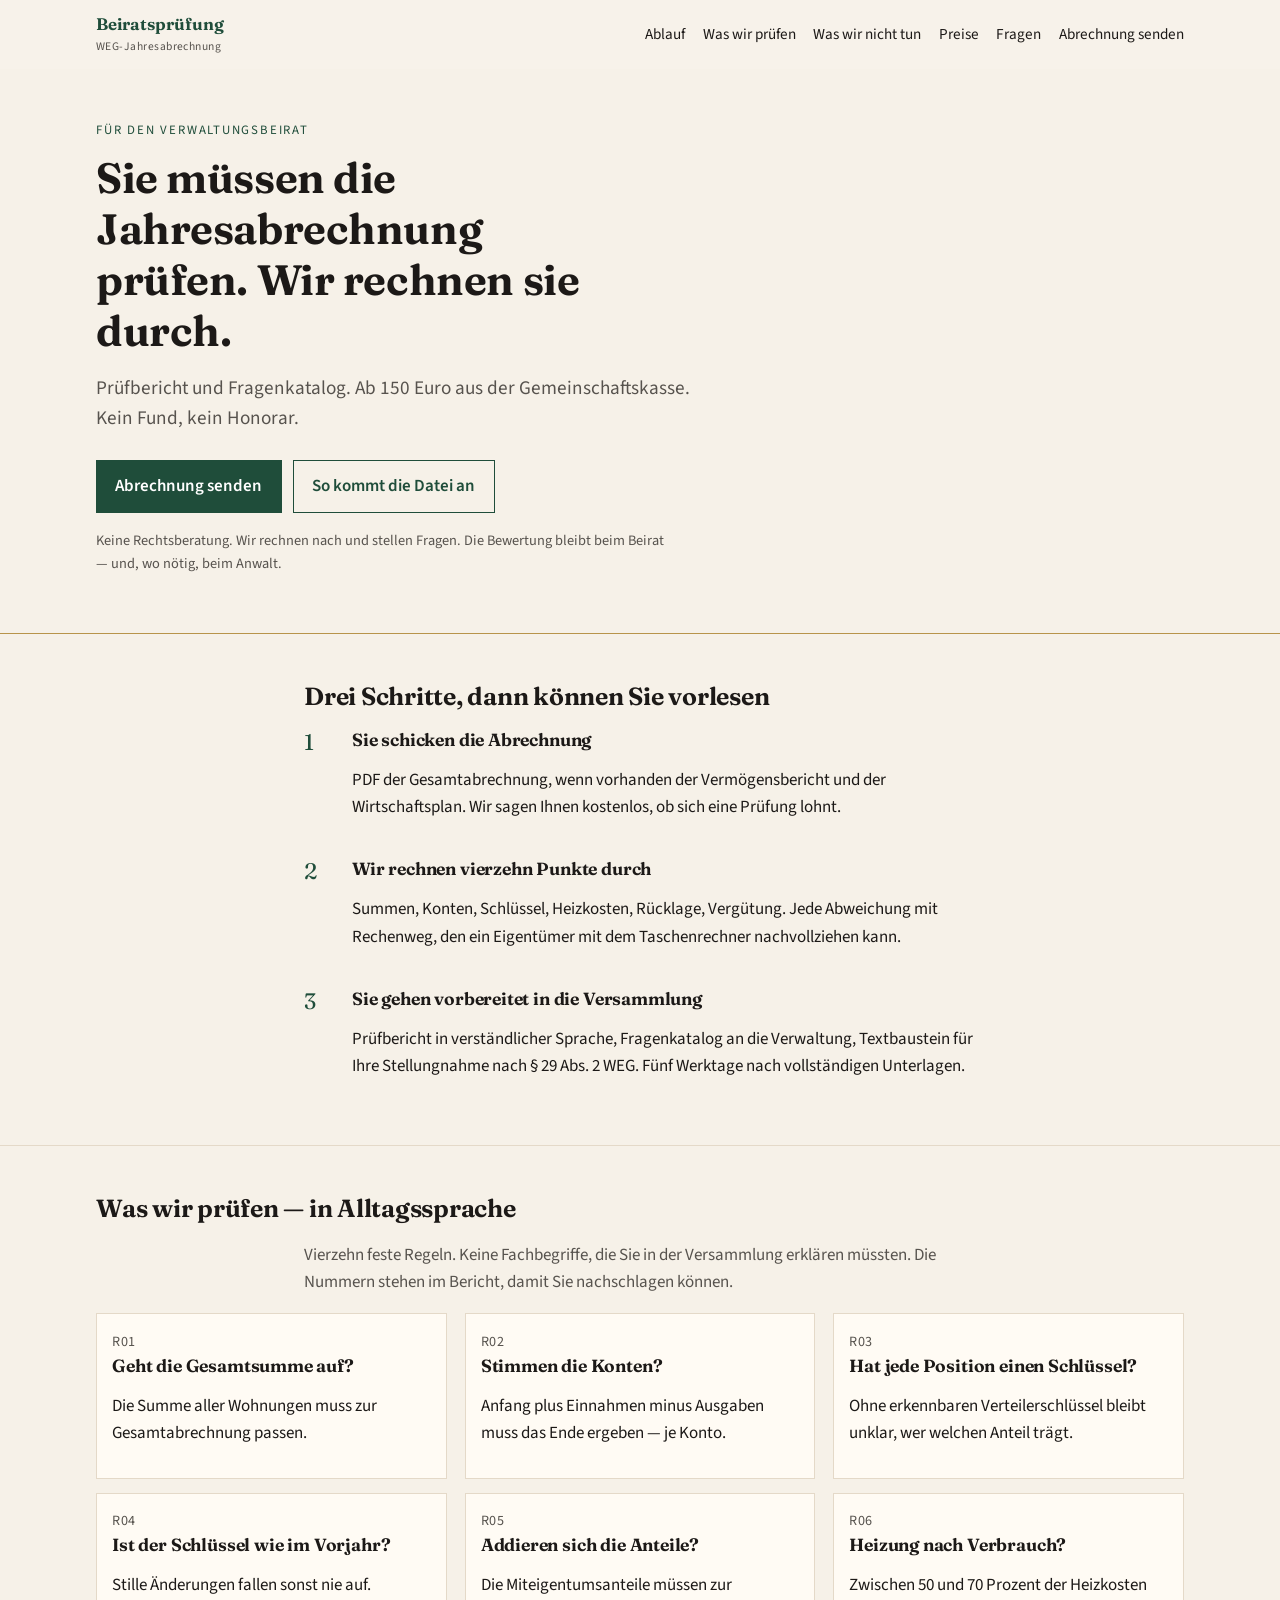
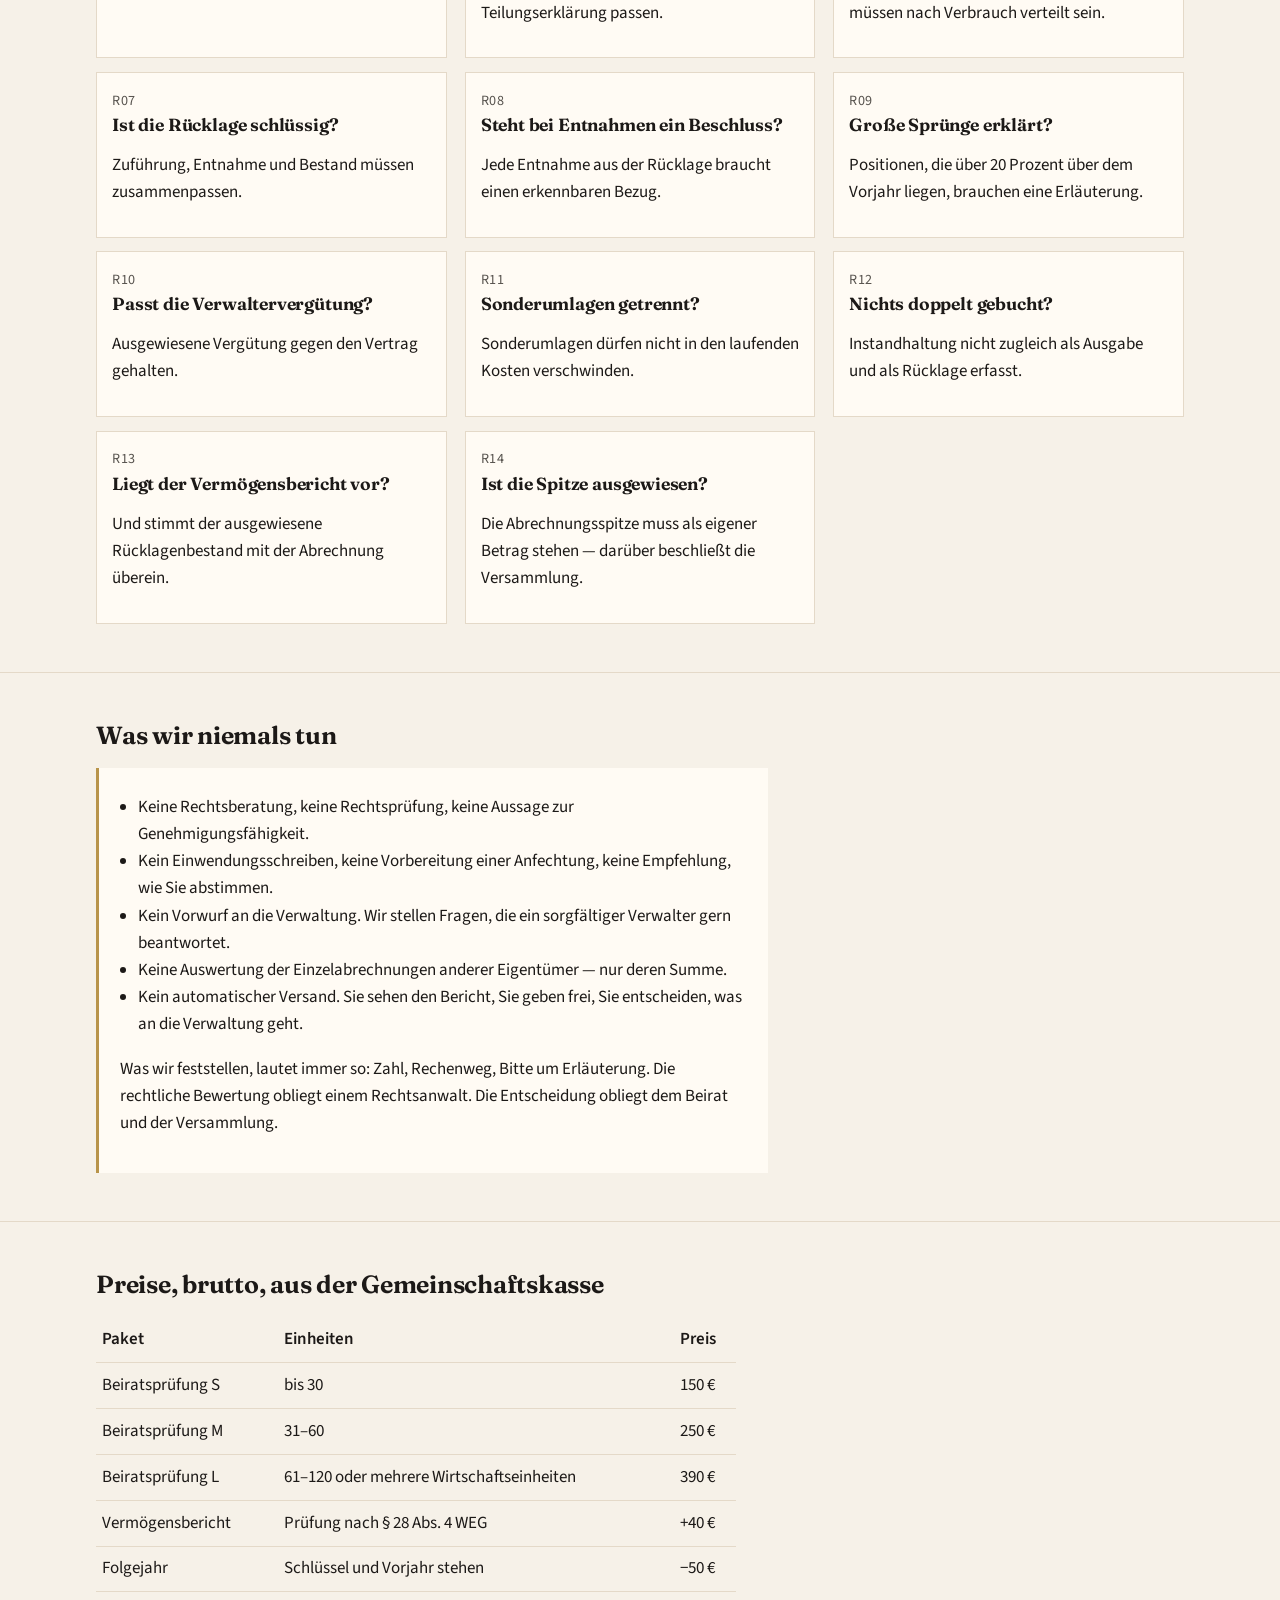
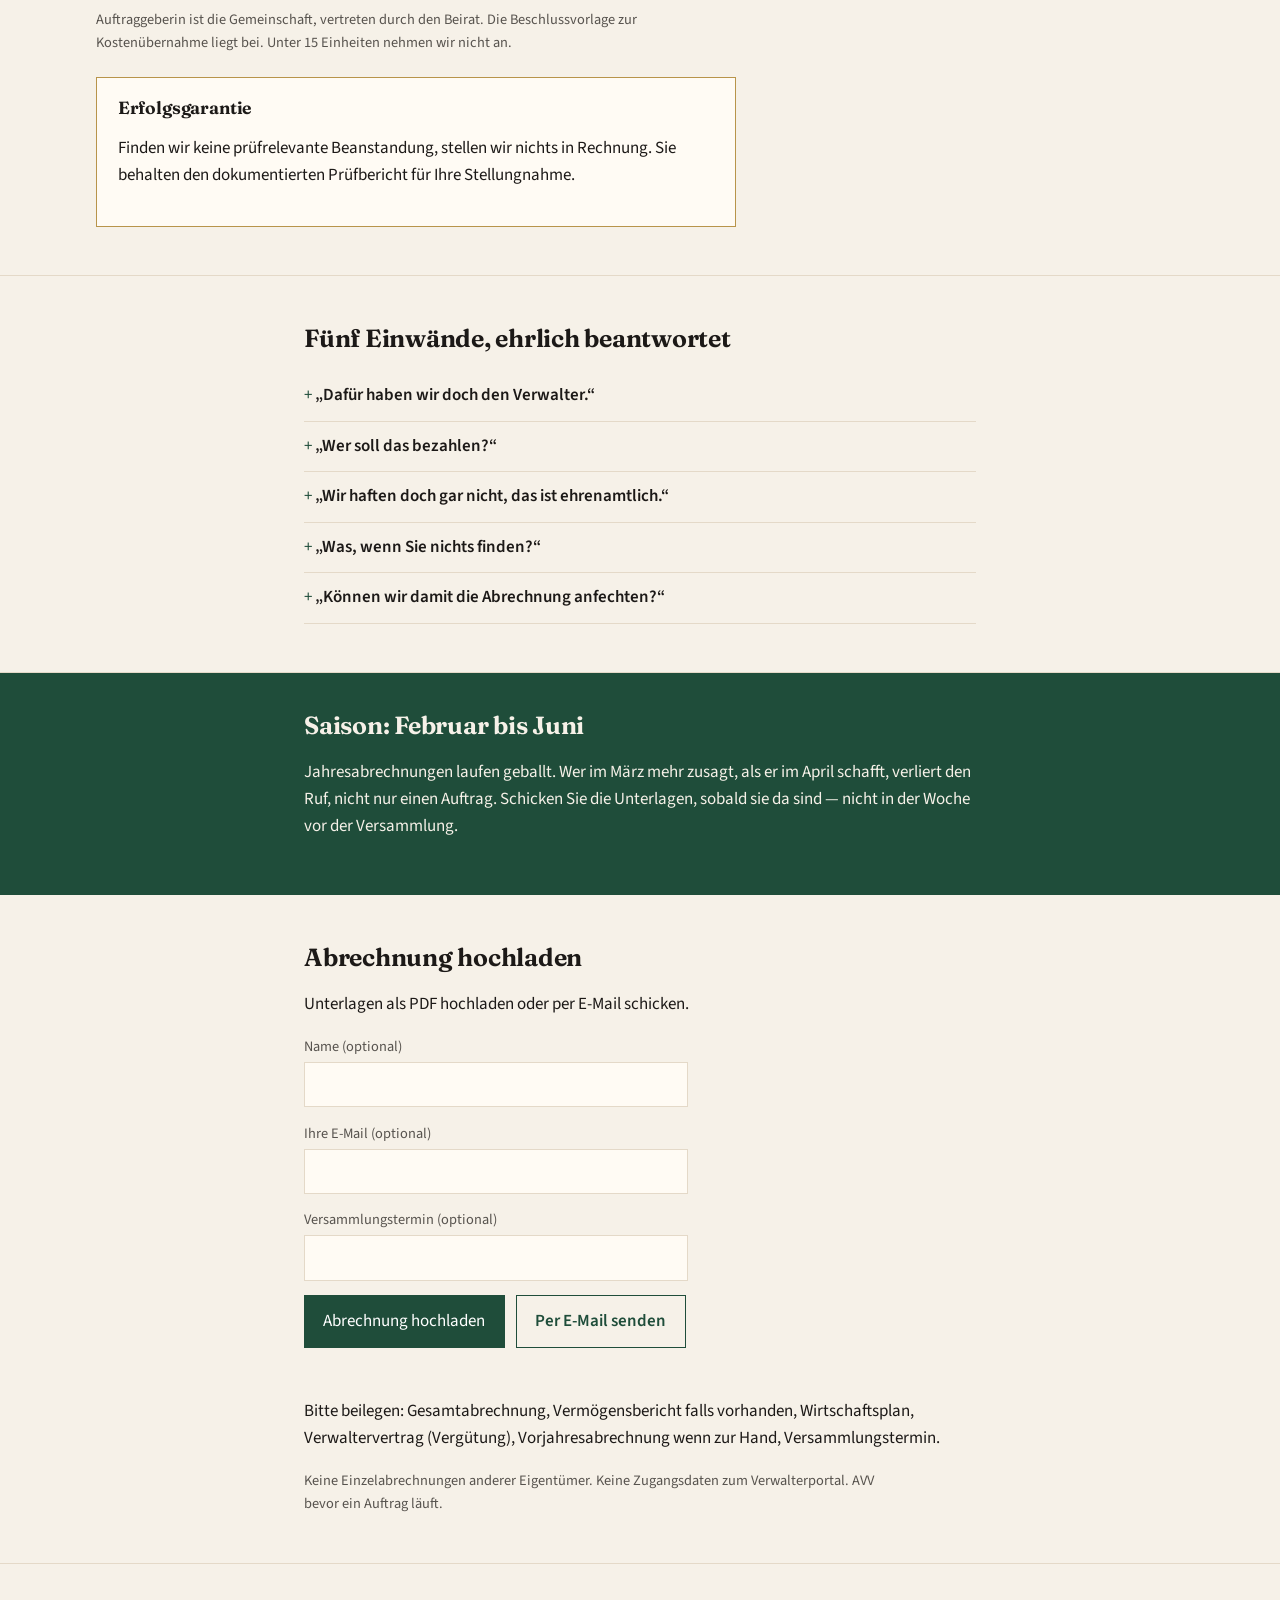
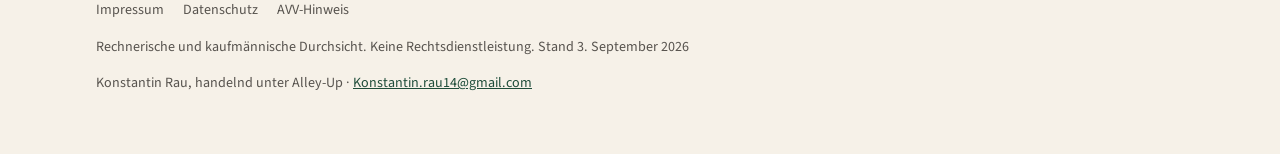
==== commit cd0da01c: "Mobile: saubere Seitenränder, HTTPS-ready Viewport" ====
--- a/index.html
+++ b/index.html
@@ -2,7 +2,7 @@
 <html lang="de">
 <head>
   <meta charset="utf-8">
-  <meta name="viewport" content="width=device-width, initial-scale=1">
+  <meta name="viewport" content="width=device-width, initial-scale=1, viewport-fit=cover">
   <meta name="description" content="Rechnerische Prüfung der WEG-Jahresabrechnung für Verwaltungsbeiräte. Prüfbericht und Fragenkatalog. Ab 150 Euro aus der Gemeinschaftskasse. Kein Fund, kein Honorar.">
   <title>Beiratsprüfung der Jahresabrechnung — wir rechnen sie durch</title>
   <link rel="stylesheet" href="fonts.css">
@@ -57,8 +57,16 @@
       text-decoration: none;
     }
     .skip:focus { top: .75rem; }
-    .wrap { width: min(var(--wide), calc(100% - 2rem)); margin-inline: auto; }
-    .narrow { width: min(var(--max), 100%); }
+    html { overflow-x: clip; }
+    .wrap {
+      width: min(var(--wide), calc(100% - 2.5rem));
+      margin-inline: auto;
+    }
+    .narrow,
+    .wrap.narrow {
+      width: min(var(--max), calc(100% - 2.5rem));
+      margin-inline: auto;
+    }
     header.site {
       position: sticky;
       top: 0;
@@ -259,6 +267,13 @@
       padding: .05em .3em;
     }
     @media (max-width: 760px) {
+      .wrap,
+      .narrow,
+      .wrap.narrow {
+        width: calc(100% - 2.5rem);
+      }
+      section { padding: 2.2rem 0; }
+      .hero { padding: 2.1rem 0 2.3rem; }
       .nav-toggle { display: inline-block; }
       nav {
         display: none;
@@ -266,11 +281,25 @@
         left: 0; right: 0;
         background: var(--paper);
         border-bottom: 1px solid var(--rule);
-        padding: .4rem 1rem 1rem;
+        padding: .75rem 1.25rem 1.1rem;
       }
       nav.open { display: block; }
       nav ul { flex-direction: column; gap: .55rem; }
       h1 { max-width: none; }
+      .cta-row .btn,
+      #uploadform .btn {
+        width: 100%;
+        text-align: center;
+      }
+      #uploadform .field input { max-width: none; }
+      table.prices {
+        display: block;
+        width: 100%;
+        overflow-x: auto;
+        -webkit-overflow-scrolling: touch;
+      }
+      .never, .guarantee { padding: 1rem 1.05rem; }
+      footer.site { padding: 1.8rem 0 2.4rem; }
     }
   </style>
 </head>
